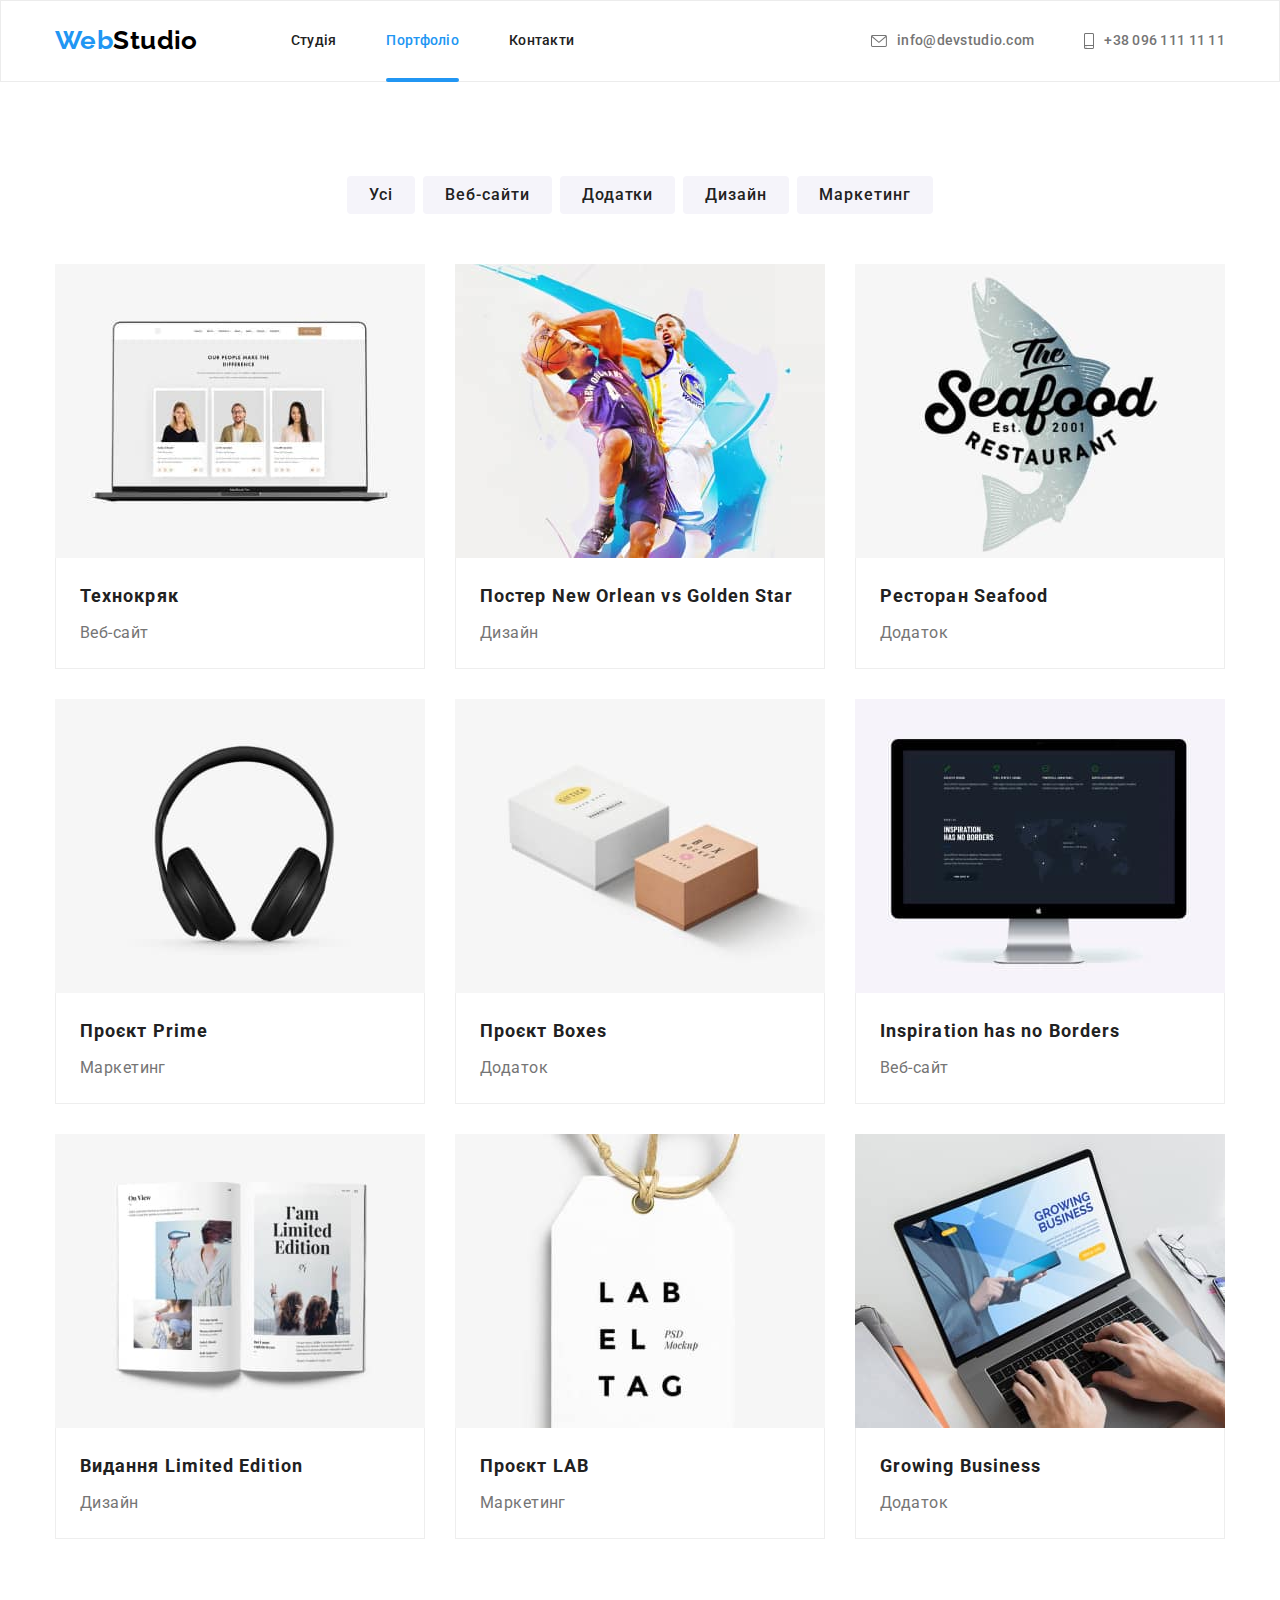
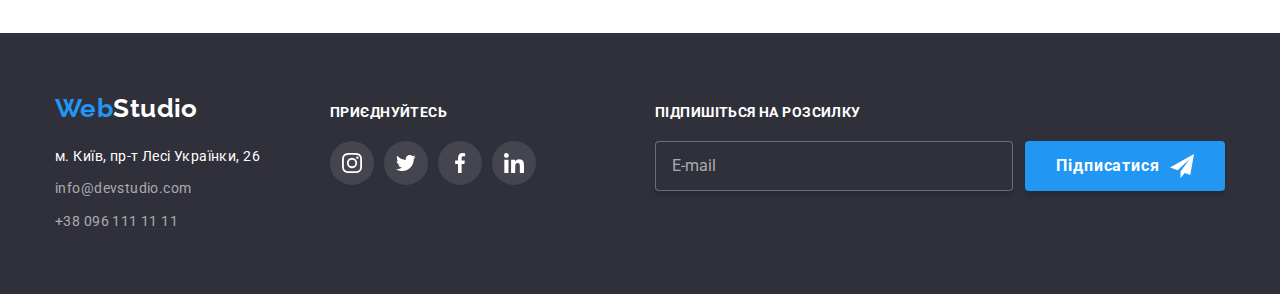
==== portfolio.html @ 028d2b12 "Import repository goit-markup-hw-07" ====
<!DOCTYPE html>
<html lang="uk">
  <head>
    <meta charset="UTF-8" />
    <meta http-equiv="X-UA-Compatible" content="IE=edge" />
    <meta name="viewport" content="width=device-width, initial-scale=1.0" />
    <title>Портфоліо</title>
    <link rel="preconnect" href="https://fonts.googleapis.com" />
    <link rel="preconnect" href="https://fonts.gstatic.com" crossorigin />
    <link
      href="https://fonts.googleapis.com/css2?family=Raleway:wght@700&family=Roboto:wght@400;500;700;900&display=swap"
      rel="stylesheet"
    />
    <link
      rel="stylesheet"
      href="https://cdnjs.cloudflare.com/ajax/libs/modern-normalize/1.1.0/modern-normalize.min.css"
    />
    <link rel="stylesheet" href="./css/main.min.css" />
  </head>
  <body>
    <!--Heder-->
    <header class="header">
      <div class="header__body container">
        <nav class="nav">
          <a class="logo link" href="./index.html">
            <span class="logo__accent">Web</span>Studio
          </a>
          <ul class="nav__list list">
            <li class="nav__item">
              <a class="nav__link link" href="./index.html">Студія</a>
            </li>
            <li class="nav__item">
              <a
                class="nav__link nav__link-current link"
                href="./portfolio.html"
                >Портфоліо</a
              >
            </li>
            <li class="nav__item">
              <a class="nav__link link" href="#">Контакти</a>
            </li>
          </ul>
        </nav>
        <ul class="header__contacts list">
          <li class="header__item">
            <a class="header__contact link" href="mailto:@devstudio.com">
              <svg class="header__icon" width="16" height="12">
                <use href="./images/icons.svg#icon-envelope"></use>
              </svg>
              info@devstudio.com
            </a>
          </li>
          <li class="header__item">
            <a class="header__contact link" href="tel:+380961111111"
              ><svg class="header__icon" width="10" height="16">
                <use href="./images/icons.svg#icon-smartphone"></use></svg
              >+38 096 111 11 11
            </a>
          </li>
        </ul>
      </div>
    </header>
    <!--Main content-->
    <main>
      <section class="section">
        <div class="container">
          <h1 class="visually-hidden">Наші проекти</h1>
          <ul class="filter list">
            <li>
              <button class="button button-filter" type="button">Усі</button>
            </li>
            <li>
              <button class="button button-filter" type="button">
                Веб-сайти
              </button>
            </li>
            <li>
              <button class="button button-filter" type="button">
                Додатки
              </button>
            </li>
            <li>
              <button class="button button-filter" type="button">Дизайн</button>
            </li>
            <li>
              <button class="button button-filter" type="button">
                Маркетинг
              </button>
            </li>
          </ul>
          <ul class="projects-list list">
            <li class="projects-item">
              <a
                class="link"
                href="#"
                target="_blank"
                rel="noopener noreferrer nofollow"
              >
                <div class="project-thumb">
                  <img
                    src="./images/portfolio-images/portfolio-foto-1.jpg"
                    alt="Ноутбук з відкритим веб-сайтом на екрані"
                    width="370"
                    height="294"
                  />
                  <p class="overlay-desc">
                    Ресурс пропонує комплексні пропозиції з різним рівнем
                    функціоналу та сервісів. Все це дозволить відвідувачу
                    отримати вичерпні відомості про компанію чи приватну особу.
                  </p>
                </div>
                <div class="project-container">
                  <h2 class="project-title">Технокряк</h2>
                  <p class="project-desc">Веб-сайт</p>
                </div>
              </a>
            </li>
            <li class="projects-item">
              <a
                class="link"
                href="#"
                target="_blank"
                rel="noopener noreferrer nofollow"
              >
                <div class="project-thumb">
                  <img
                    src="./images/portfolio-images/portfolio-foto-2.jpg"
                    alt="Постер з баскетболістами, які грають"
                    width="370"
                    height="294"
                  />
                  <p class="overlay-desc">
                    Ресурс пропонує комплексні пропозиції з різним рівнем
                    функціоналу та сервісів. Все це дозволить відвідувачу
                    отримати вичерпні відомості про компанію чи приватну особу.
                  </p>
                </div>
                <div class="project-container">
                  <h2 class="project-title">
                    Постер <span lang="en">New Orlean vs Golden Star</span>
                  </h2>
                  <p class="project-desc">Дизайн</p>
                </div>
              </a>
            </li>
            <li class="projects-item">
              <a
                class="link"
                href="#"
                target="_blank"
                rel="noopener noreferrer nofollow"
              >
                <div class="project-thumb">
                  <img
                    src="./images/portfolio-images/portfolio-foto-3.jpg"
                    alt="Емблема ресторану морепродуктів"
                    width="370"
                    height="294"
                  />
                  <p class="overlay-desc">
                    Ресурс пропонує комплексні пропозиції з різним рівнем
                    функціоналу та сервісів. Все це дозволить відвідувачу
                    отримати вичерпні відомості про компанію чи приватну особу.
                  </p>
                </div>
                <div class="project-container">
                  <h2 class="project-title">
                    Ресторан <span lang="en">Seafood</span>
                  </h2>
                  <p class="project-desc">Додаток</p>
                </div>
              </a>
            </li>
            <li class="projects-item">
              <a
                class="link"
                href="#"
                target="_blank"
                rel="noopener noreferrer nofollow"
              >
                <div class="project-thumb">
                  <img
                    src="./images/portfolio-images/portfolio-foto-4.jpg"
                    alt="Навушники"
                    width="370"
                    height="294"
                  />
                  <p class="overlay-desc">
                    Ресурс пропонує комплексні пропозиції з різним рівнем
                    функціоналу та сервісів. Все це дозволить відвідувачу
                    отримати вичерпні відомості про компанію чи приватну особу.
                  </p>
                </div>
                <div class="project-container">
                  <h2 class="project-title">
                    Проєкт <span lang="en">Prime</span>
                  </h2>
                  <p class="project-desc">Маркетинг</p>
                </div>
              </a>
            </li>
            <li class="projects-item">
              <a
                class="link"
                href="#"
                target="_blank"
                rel="noopener noreferrer nofollow"
              >
                <div class="project-thumb">
                  <img
                    src="./images/portfolio-images/portfolio-foto-5.jpg"
                    alt="Дві картонні коробки"
                    width="370"
                    height="294"
                  />
                  <p class="overlay-desc">
                    Ресурс пропонує комплексні пропозиції з різним рівнем
                    функціоналу та сервісів. Все це дозволить відвідувачу
                    отримати вичерпні відомості про компанію чи приватну особу.
                  </p>
                </div>
                <div class="project-container">
                  <h2 class="project-title">
                    Проєкт <span lang="en">Boxes</span>
                  </h2>
                  <p class="project-desc">Додаток</p>
                </div>
              </a>
            </li>
            <li class="projects-item">
              <a
                class="link"
                href="#"
                target="_blank"
                rel="noopener noreferrer nofollow"
              >
                <div class="project-thumb">
                  <img
                    src="./images/portfolio-images/portfolio-foto-6.jpg"
                    alt="Комп'ютер з відкритим веб-сайтом на екрані"
                    width="370"
                    height="294"
                  />
                  <p class="overlay-desc">
                    Ресурс пропонує комплексні пропозиції з різним рівнем
                    функціоналу та сервісів. Все це дозволить відвідувачу
                    отримати вичерпні відомості про компанію чи приватну особу.
                  </p>
                </div>
                <div class="project-container">
                  <h2 class="project-title" lang="en">
                    Inspiration has no Borders
                  </h2>
                  <p class="project-desc">Веб-сайт</p>
                </div>
              </a>
            </li>
            <li class="projects-item">
              <a
                class="link"
                href="#"
                target="_blank"
                rel="noopener noreferrer nofollow"
              >
                <div class="project-thumb">
                  <img
                    src="./images/portfolio-images/portfolio-foto-7.jpg"
                    alt="Відкритий журнал"
                    width="370"
                    height="294"
                  />
                  <p class="overlay-desc">
                    Ресурс пропонує комплексні пропозиції з різним рівнем
                    функціоналу та сервісів. Все це дозволить відвідувачу
                    отримати вичерпні відомості про компанію чи приватну особу.
                  </p>
                </div>
                <div class="project-container">
                  <h2 class="project-title">
                    Видання <span lang="en">Limited Edition</span>
                  </h2>
                  <p class="project-desc">Дизайн</p>
                </div>
              </a>
            </li>
            <li class="projects-item">
              <a
                class="link"
                href="#"
                target="_blank"
                rel="noopener noreferrer nofollow"
              >
                <div class="project-thumb">
                  <img
                    src="./images/portfolio-images/portfolio-foto-8.jpg"
                    alt="Бірка з назвою поєкту"
                    width="370"
                    height="294"
                  />
                  <p class="overlay-desc">
                    Ресурс пропонує комплексні пропозиції з різним рівнем
                    функціоналу та сервісів. Все це дозволить відвідувачу
                    отримати вичерпні відомості про компанію чи приватну особу.
                  </p>
                </div>
                <div class="project-container">
                  <h2 class="project-title">Проєкт LAB</h2>
                  <p class="project-desc">Маркетинг</p>
                </div>
              </a>
            </li>
            <li class="projects-item">
              <a
                class="link"
                href="#"
                target="_blank"
                rel="noopener noreferrer nofollow"
              >
                <div class="project-thumb">
                  <img
                    src="./images/portfolio-images/portfolio-foto-9.jpg"
                    alt="Людина працює за ноутбуком"
                    width="370"
                    height="294"
                  />
                  <p class="overlay-desc">
                    Ресурс пропонує комплексні пропозиції з різним рівнем
                    функціоналу та сервісів. Все це дозволить відвідувачу
                    отримати вичерпні відомості про компанію чи приватну особу.
                  </p>
                </div>
                <div class="project-container">
                  <h2 class="project-title" lang="en">Growing Business</h2>
                  <p class="project-desc">Додаток</p>
                </div>
              </a>
            </li>
          </ul>
        </div>
      </section>
    </main>
    <!--Footer-->
    <footer class="footer">
      <div class="footer__container container">
        <div class="footer__wrap">
          <a class="logo logo-white link" href="./index.html">
            <span class="logo__accent">Web</span>Studio
          </a>
          <div class="footer__address">
            <ul class="footer____list list">
              <li class="footer__item">
                <a
                  class="footer__location link"
                  href="https://goo.gl/maps/tie1WCM4w2AjtQoDA"
                  target="_blank"
                  rel="noopener noreferrer nofollow"
                  >м. Київ, пр-т Лесі Українки, 26
                </a>
              </li>
              <li class="footer__item">
                <a class="footer__contacts link" href="mailto:@devstudio.com"
                  >info@devstudio.com
                </a>
              </li>
              <li class="footer__item">
                <a class="footer__contacts link" href="tel:+380961111111"
                  >+38 096 111 11 11
                </a>
              </li>
            </ul>
          </div>
        </div>
        <div class="footer__wrap footer__wrap-center">
          <strong class="footer__title footer__title-margin"
            >Приєднуйтесь</strong
          >
          <ul class="social-list list">
            <li class="social-list__item">
              <a class="social-list__link social-list__link-color" href="#">
                <svg class="social-list__icon" width="20" height="20">
                  <use href="./images/icons.svg#icon-instagram"></use>
                </svg>
              </a>
            </li>
            <li class="social-list__item">
              <a class="social-list__link social-list__link-color" href="#">
                <svg class="social-list__icon" width="20" height="20">
                  <use href="./images/icons.svg#icon-twitter"></use>
                </svg>
              </a>
            </li>
            <li class="social-list__item">
              <a class="social-list__link social-list__link-color" href="#">
                <svg class="social-list__icon" width="20" height="20">
                  <use href="./images/icons.svg#icon-facebook"></use>
                </svg>
              </a>
            </li>
            <li class="social-list__item">
              <a class="social-list__link social-list__link-color" href="#">
                <svg class="social-list__icon" width="20" height="20">
                  <use href="./images/icons.svg#icon-linkedin"></use>
                </svg>
              </a>
            </li>
          </ul>
        </div>
        <div class="footer__wrap footer__wrap-end">
          <strong class="footer__title footer__title-margin"
            >Підпишіться на розсилку</strong
          >
          <form class="footer__form">
            <input
              class="footer__input"
              type="email"
              name="email"
              placeholder="E-mail"
            />
            <button class="button button-icon" type="submit">
              Підписатися
              <svg class="button__icon" width="24" height="24">
                <use href="./images/icons.svg#icon-send"></use>
              </svg>
            </button>
          </form>
        </div>
      </div>
    </footer>
  </body>
</html>
---- css/main.min.css ----
body{background-color:#fff;color:#212121;font-family:"Roboto",sans-serif;font-size:14px;letter-spacing:.03em}.link{text-decoration:none}.list{list-style:none;margin:0;padding-left:0}.container{width:1200px;margin:0 auto;padding-left:15px;padding-right:15px}.section{padding:94px 0}img{display:block;max-width:100%}h1,h2,h3,h4,h5,h6,p{margin:0}.visually-hidden{position:absolute;white-space:nowrap;width:1px;height:1px;overflow:hidden;padding:0;border:0;clip:rect(0 0 0 0);-webkit-clip-path:inset(50%);clip-path:inset(50%);margin:-1px}.clients-section__link,.social-list__link,.button-close,.checkbox{display:-webkit-box;display:-ms-flexbox;display:flex;-webkit-box-pack:center;-ms-flex-pack:center;justify-content:center;-webkit-box-align:center;-ms-flex-align:center;align-items:center}.backdrop.is-hidden{opacity:0;pointer-events:none}.backdrop{position:fixed;top:0;left:0;opacity:1;-webkit-transition:opacity 250ms cubic-bezier(0.4, 0, 0.2, 1) 250ms;transition:opacity 250ms cubic-bezier(0.4, 0, 0.2, 1) 250ms;width:100%;height:100%;background-color:rgba(0,0,0,.2)}.backdrop.is-hidden.modal{-webkit-transform:translate(-50%, -50%) scale(0.85);transform:translate(-50%, -50%) scale(0.85)}.modal{position:absolute;top:50%;left:50%;-webkit-transform:translate(-50%, -50%) scale(1);transform:translate(-50%, -50%) scale(1);-webkit-transition:scale 250ms cubic-bezier(0.4, 0, 0.2, 1);transition:scale 250ms cubic-bezier(0.4, 0, 0.2, 1);padding:40px;min-width:528px;min-height:581px;border-radius:4px;background-color:#fff;-webkit-box-shadow:0px 1px 3px rgba(0,0,0,.12),0px 1px 1px rgba(0,0,0,.14),0px 2px 1px rgba(0,0,0,.2);box-shadow:0px 1px 3px rgba(0,0,0,.12),0px 1px 1px rgba(0,0,0,.14),0px 2px 1px rgba(0,0,0,.2)}.modal__title{margin-top:0;margin-bottom:12px;font-weight:700;font-size:20px;line-height:1.15;text-align:center}.form__field{display:-webkit-box;display:-ms-flexbox;display:flex;-webkit-box-orient:vertical;-webkit-box-direction:normal;-ms-flex-direction:column;flex-direction:column;margin-bottom:10px}.form__field-textarea{margin-bottom:20px}.form__wrap{position:relative}.form__icon{position:absolute;top:50%;left:12px;-webkit-transform:translateY(-50%);transform:translateY(-50%);-webkit-transition:fill 250ms cubic-bezier(0.4, 0, 0.2, 1);transition:fill 250ms cubic-bezier(0.4, 0, 0.2, 1)}.form__label{margin-bottom:4px;cursor:pointer;font-size:12px;line-height:1.17;letter-spacing:.01em;color:#757575}.form__input,.form__textarea{outline:none;width:100%;height:40px;padding:0 0 0 42px;border-radius:4px;border-width:1px;border-style:solid;border-color:rgba(33,33,33,.2);-webkit-transition:border 250ms cubic-bezier(0.4, 0, 0.2, 1);transition:border 250ms cubic-bezier(0.4, 0, 0.2, 1)}.form__input:focus,.form__input:hover,.form__textarea:focus,.form__textarea:hover{border-color:#2196f3;cursor:pointer}.form__input:focus+.form__icon,.form__input:hover+.form__icon{fill:#2196f3}.form__textarea{resize:none;height:120px;padding:12px 16px;-webkit-transition:border 250ms cubic-bezier(0.4, 0, 0.2, 1);transition:border 250ms cubic-bezier(0.4, 0, 0.2, 1)}.form__textarea::-webkit-input-placeholder{font-size:12px;line-height:1.17;letter-spacing:.01em;color:rgba(117,117,117,.5)}.form__textarea::-moz-placeholder{font-size:12px;line-height:1.17;letter-spacing:.01em;color:rgba(117,117,117,.5)}.form__textarea:-ms-input-placeholder{font-size:12px;line-height:1.17;letter-spacing:.01em;color:rgba(117,117,117,.5)}.form__textarea::-ms-input-placeholder{font-size:12px;line-height:1.17;letter-spacing:.01em;color:rgba(117,117,117,.5)}.form__textarea::placeholder{font-size:12px;line-height:1.17;letter-spacing:.01em;color:rgba(117,117,117,.5)}.checkbox{margin-bottom:30px}.checkbox__label{display:-webkit-box;display:-ms-flexbox;display:flex;cursor:pointer}.checkbox__input:hover~.checkbox__iconWrap>.checkbox__uncheked,.checkbox__input:focus~.checkbox__iconWrap>.checkbox__uncheked{fill:#2196f3}.checkbox__desc{margin-right:5px;line-height:1.17;color:#757575}.checkbox__input:checked+.checkbox__iconWrap>.checkbox__cheked{opacity:1}.checkbox__input:checked+.checkbox__iconWrap>.checkbox__unchecked{opacity:0}.checkbox__iconWrap{position:relative;margin-right:8px}.checkbox__uncheked{opacity:1;-webkit-transition:opacity 250ms cubic-bezier(0.4, 0, 0.2, 1),fill 250ms cubic-bezier(0.4, 0, 0.2, 1);transition:opacity 250ms cubic-bezier(0.4, 0, 0.2, 1),fill 250ms cubic-bezier(0.4, 0, 0.2, 1)}.checkbox__cheked{position:absolute;top:0;left:0;opacity:0;-webkit-transition:opacity 250ms cubic-bezier(0.4, 0, 0.2, 1);transition:opacity 250ms cubic-bezier(0.4, 0, 0.2, 1)}.checkbox__input{position:absolute;white-space:nowrap;width:1px;height:1px;overflow:hidden;padding:0;border:0;clip:rect(0 0 0 0);-webkit-clip-path:inset(50%);clip-path:inset(50%);margin:-1px}.checkbox__link{line-height:1.17;color:#2196f3}.header{border-width:1px;border-style:solid;border-color:#ececec}.header__body{display:-webkit-box;display:-ms-flexbox;display:flex;-webkit-box-align:center;-ms-flex-align:center;align-items:center}.header__contacts{display:-webkit-box;display:-ms-flexbox;display:flex;margin-left:auto;gap:50px}.header__contact{display:-webkit-box;display:-ms-flexbox;display:flex;-webkit-box-align:center;-ms-flex-align:center;align-items:center;padding-top:32px;padding-bottom:32px;color:#757575;font-weight:500;line-height:1.14;letter-spacing:.02em;-webkit-transition:color 250ms cubic-bezier(0.4, 0, 0.2, 1);transition:color 250ms cubic-bezier(0.4, 0, 0.2, 1)}.header__contact:hover,.header__contact:focus{color:#2196f3}.header__icon{margin-right:10px;fill:currentColor;-webkit-transition:fill 250ms cubic-bezier(0.4, 0, 0.2, 1);transition:fill 250ms cubic-bezier(0.4, 0, 0.2, 1)}.header__contact:hover .header__icon{fill:currentColor}.logo{color:#000;font-family:"Raleway",sans-serif;font-weight:700;font-size:26px;line-height:1.2}.logo-white{display:block;margin-bottom:20px;color:#fff}.logo__accent{color:#2196f3}.nav{display:-webkit-box;display:-ms-flexbox;display:flex;-webkit-box-align:center;-ms-flex-align:center;align-items:center}.nav__list{display:-webkit-box;display:-ms-flexbox;display:flex;margin-left:93px}.nav__item:not(:last-child){margin-right:50px}.nav__link{display:block;padding-top:32px;padding-bottom:32px;color:#212121;font-weight:500;line-height:1.14;letter-spacing:.02em;-webkit-transition:color 250ms cubic-bezier(0.4, 0, 0.2, 1);transition:color 250ms cubic-bezier(0.4, 0, 0.2, 1)}.nav__link:hover,.nav__link:focus{color:#2196f3}.nav__link-current{position:relative;color:#2196f3}.nav__link-current::after{content:"";position:absolute;bottom:-1px;left:0;display:inline-block;width:100%;height:4px;background:#2196f3;border-radius:2px}.hero{max-width:1600px;padding:200px 0;margin-right:auto;margin-left:auto;background-image:-webkit-gradient(linear, left top, left bottom, from(rgba(47, 48, 58, 0.4)), to(rgba(47, 48, 58, 0.4))),url("../images/hero-banner.jpg");background-image:linear-gradient(rgba(47, 48, 58, 0.4), rgba(47, 48, 58, 0.4)),url("../images/hero-banner.jpg");background-position:center;background-repeat:no-repeat;background-size:cover;background-color:#c4c4c4;text-align:center}.hero__title{max-width:696px;margin-right:auto;margin-bottom:30px;margin-left:auto;color:#fff;font-weight:900;font-size:44px;line-height:1.36;letter-spacing:.06em;text-transform:uppercase}.button{display:inline-block;border-width:0;border-style:none;border-color:rgba(0,0,0,0);border-radius:4px;padding:10px 32px;-webkit-box-shadow:0px 4px 4px rgba(0,0,0,.15);box-shadow:0px 4px 4px rgba(0,0,0,.15);background-color:#2196f3;color:#fff;font-family:inherit;font-weight:700;font-size:16px;line-height:1.88;letter-spacing:.06em;cursor:pointer;-webkit-transition:background-color 250ms cubic-bezier(0.4, 0, 0.2, 1);transition:background-color 250ms cubic-bezier(0.4, 0, 0.2, 1)}.button:hover,.button:focus{background-color:#188ce8}.button-icon{display:-webkit-box;display:-ms-flexbox;display:flex;-webkit-box-pack:center;-ms-flex-pack:center;justify-content:center;-webkit-box-align:center;-ms-flex-align:center;align-items:center;gap:10px;padding:0;width:200px;height:50px}.button-close{position:absolute;top:8px;right:8px;-webkit-transition:fill 250ms cubic-bezier(0.4, 0, 0.2, 1);transition:fill 250ms cubic-bezier(0.4, 0, 0.2, 1);width:30px;height:30px;border-radius:50%;background:#fff;border-width:1px;border-style:solid;border-color:rgba(0,0,0,.1);cursor:pointer}.button-close:hover,.button-close:focus{fill:#2196f3}.button-filter{padding:6px 22px;background-color:#f5f4fa;color:#212121;font-family:inherit;font-weight:500;font-size:16px;line-height:1.63;-webkit-box-shadow:none;box-shadow:none;cursor:pointer;-webkit-transition:background-color 250ms cubic-bezier(0.4, 0, 0.2, 1),color 250ms cubic-bezier(0.4, 0, 0.2, 1),-webkit-box-shadow 250ms cubic-bezier(0.4, 0, 0.2, 1);transition:background-color 250ms cubic-bezier(0.4, 0, 0.2, 1),color 250ms cubic-bezier(0.4, 0, 0.2, 1),-webkit-box-shadow 250ms cubic-bezier(0.4, 0, 0.2, 1);transition:background-color 250ms cubic-bezier(0.4, 0, 0.2, 1),color 250ms cubic-bezier(0.4, 0, 0.2, 1),box-shadow 250ms cubic-bezier(0.4, 0, 0.2, 1);transition:background-color 250ms cubic-bezier(0.4, 0, 0.2, 1),color 250ms cubic-bezier(0.4, 0, 0.2, 1),box-shadow 250ms cubic-bezier(0.4, 0, 0.2, 1),-webkit-box-shadow 250ms cubic-bezier(0.4, 0, 0.2, 1)}.button-filter:hover,.button-filter:focus{background-color:#2196f3;color:#fff;-webkit-box-shadow:0px 3px 1px rgba(0,0,0,.1),0px 1px 2px rgba(0,0,0,.08),0px 2px 2px rgba(0,0,0,.12);box-shadow:0px 3px 1px rgba(0,0,0,.1),0px 1px 2px rgba(0,0,0,.08),0px 2px 2px rgba(0,0,0,.12)}.button-form{display:block;margin-left:auto;margin-right:auto;width:200px;height:50px}.benefits-section{padding:94px 0 47px 0}.benefits-section__list{display:-webkit-box;display:-ms-flexbox;display:flex;-ms-flex-wrap:wrap;flex-wrap:wrap;gap:30px}.benefits-section__item{-ms-flex-preferred-size:calc((100% - 90px)/4);flex-basis:calc((100% - 90px)/4)}.benefits-section__wrap{width:270px;height:120px;padding:25px 100px;margin-bottom:30px;border-radius:4px;background:#f5f4fa}.benefits-section__title{font-weight:700;font-size:14px;line-height:1.14;text-transform:uppercase}.benefits-section__title{margin-bottom:10px}.benefits-section__desc{color:#757575;line-height:1.71}.activity-section{padding:47px 0 94px 0}.activity-section__list{display:-webkit-box;display:-ms-flexbox;display:flex;gap:30px}.activity-section__item{-ms-flex-preferred-size:calc((100% - 60px)/3);flex-basis:calc((100% - 60px)/3)}.activity-section__thumb{position:relative}.activity-section__title{position:absolute;width:100%;bottom:0;left:0;padding-top:27px;padding-bottom:27px;text-align:center;font-weight:700;font-size:14px;line-height:1.14;text-transform:uppercase;color:#fff;background-color:rgba(47,48,58,.8)}.section-title{margin-bottom:50px;font-weight:700;font-size:36px;line-height:1.17;text-align:center}.team-section{background-color:#f5f4fa}.team-section__list{display:-webkit-box;display:-ms-flexbox;display:flex;text-align:center;gap:30px}.team-section__item{-ms-flex-preferred-size:calc((100% - 90px)/4);flex-basis:calc((100% - 90px)/4);background-color:#fff;-webkit-box-shadow:0px 1px 3px rgba(0,0,0,.12),0px 1px 1px rgba(0,0,0,.14),0px 2px 1px rgba(0,0,0,.2);box-shadow:0px 1px 3px rgba(0,0,0,.12),0px 1px 1px rgba(0,0,0,.14),0px 2px 1px rgba(0,0,0,.2);border-radius:0px 0px 4px 4px}.team-section__container{padding-top:30px;padding-bottom:30px}.team-section__title{margin-bottom:10px;font-weight:500;font-size:16px;line-height:1.19}.team-section__desc{margin-bottom:16px;color:#757575;font-size:16px;line-height:1.19}.social-list{display:-webkit-box;display:-ms-flexbox;display:flex;-webkit-box-pack:center;-ms-flex-pack:center;justify-content:center;gap:10px}.social-list__link{width:44px;height:44px;border-radius:50%;fill:#afb1b8;-webkit-transition:background-color 250ms cubic-bezier(0.4, 0, 0.2, 1),fill 250ms cubic-bezier(0.4, 0, 0.2, 1);transition:background-color 250ms cubic-bezier(0.4, 0, 0.2, 1),fill 250ms cubic-bezier(0.4, 0, 0.2, 1)}.social-list__link:hover,.social-list__link:focus{background-color:#2196f3;fill:#fff}.social-list__link-color{background:rgba(255,255,255,.1);fill:#fff;-webkit-transition:background 250ms cubic-bezier(0.4, 0, 0.2, 1);transition:background 250ms cubic-bezier(0.4, 0, 0.2, 1)}.social-list__link-color:hover,.social-list__link-color:focus{background:#2196f3}.clients-section__list{display:-webkit-box;display:-ms-flexbox;display:flex;-webkit-box-pack:center;-ms-flex-pack:center;justify-content:center;gap:30px}.clients-section__link{width:170px;height:92px;border-width:1px;border-style:solid;border-color:#afb1b8;border-radius:4px;fill:#afb1b8;-webkit-transition:fill 250ms cubic-bezier(0.4, 0, 0.2, 1),border 250ms cubic-bezier(0.4, 0, 0.2, 1);transition:fill 250ms cubic-bezier(0.4, 0, 0.2, 1),border 250ms cubic-bezier(0.4, 0, 0.2, 1)}.clients-section__link:hover,.clients-section__link:focus{fill:#2196f3;border-width:1px;border-style:solid;border-color:#2196f3}.footer{padding-top:60px;padding-bottom:60px;background-color:#2f303a;line-height:1.71}.footer__container{display:-webkit-box;display:-ms-flexbox;display:flex;-webkit-box-align:baseline;-ms-flex-align:baseline;align-items:baseline}.footer__wrap{margin-right:70px}.footer__wrap-center{margin-right:93px}.footer__wrap-end{margin-left:auto;margin-right:0}.footer__item{display:block}.footer__item:not(:first-child){margin-top:9px}.footer__location{color:#fff}.footer__contacts{color:rgba(255,255,255,.6);-webkit-transition:color 250ms cubic-bezier(0.4, 0, 0.2, 1);transition:color 250ms cubic-bezier(0.4, 0, 0.2, 1)}.footer__contacts:hover,.footer__contacts:focus{color:#2196f3}.footer__title{display:inline-block;font-weight:700;font-size:14px;line-height:1.14;text-transform:uppercase;color:#fff}.footer__title-margin{margin-bottom:20px}.footer__form{display:-webkit-box;display:-ms-flexbox;display:flex}.footer__input{outline:none;padding-left:16px;margin-right:12px;width:358px;height:50px;color:#fff;border-width:1px;border-style:solid;border-color:rgba(255,255,255,.3);border-radius:4px;-webkit-box-shadow:0px 4px 4px rgba(0,0,0,.15);box-shadow:0px 4px 4px rgba(0,0,0,.15);background:#2f303a;-webkit-transition:border 250ms cubic-bezier(0.4, 0, 0.2, 1);transition:border 250ms cubic-bezier(0.4, 0, 0.2, 1)}.footer__input:focus{border-width:1px;border-style:solid;border-color:#fff}.footer__input::-webkit-input-placeholder{font-size:16px;line-height:1.25;color:rgba(255,255,255,.6)}.footer__input::-moz-placeholder{font-size:16px;line-height:1.25;color:rgba(255,255,255,.6)}.footer__input:-ms-input-placeholder{font-size:16px;line-height:1.25;color:rgba(255,255,255,.6)}.footer__input::-ms-input-placeholder{font-size:16px;line-height:1.25;color:rgba(255,255,255,.6)}.footer__input::placeholder{font-size:16px;line-height:1.25;color:rgba(255,255,255,.6)}.footer__input:-webkit-autofill{-webkit-text-fill-color:#fff;-webkit-box-shadow:0 0 0 100px #2f303a inset;box-shadow:0 0 0 100px #2f303a inset}.filter{display:-webkit-box;display:-ms-flexbox;display:flex;-webkit-box-pack:center;-ms-flex-pack:center;justify-content:center;margin-bottom:50px;gap:8px}.projects-list{display:-webkit-box;display:-ms-flexbox;display:flex;-ms-flex-wrap:wrap;flex-wrap:wrap;gap:30px}.projects-item .link{display:block;-webkit-transition:-webkit-box-shadow 250ms cubic-bezier(0.4, 0, 0.2, 1);transition:-webkit-box-shadow 250ms cubic-bezier(0.4, 0, 0.2, 1);transition:box-shadow 250ms cubic-bezier(0.4, 0, 0.2, 1);transition:box-shadow 250ms cubic-bezier(0.4, 0, 0.2, 1), -webkit-box-shadow 250ms cubic-bezier(0.4, 0, 0.2, 1)}.projects-item .link:hover,.projects-item .link:focus{-webkit-box-shadow:0px 1px 1px rgba(0,0,0,.12),0px 4px 4px rgba(0,0,0,.06),1px 4px 6px rgba(0,0,0,.16);box-shadow:0px 1px 1px rgba(0,0,0,.12),0px 4px 4px rgba(0,0,0,.06),1px 4px 6px rgba(0,0,0,.16)}.project-thumb{position:relative;overflow:hidden}.project-thumb .overlay-desc{position:absolute;top:0;left:0;-webkit-transform:translateY(101%);transform:translateY(101%);-webkit-transition:-webkit-transform 250ms cubic-bezier(0.4, 0, 0.2, 1);transition:-webkit-transform 250ms cubic-bezier(0.4, 0, 0.2, 1);transition:transform 250ms cubic-bezier(0.4, 0, 0.2, 1);transition:transform 250ms cubic-bezier(0.4, 0, 0.2, 1), -webkit-transform 250ms cubic-bezier(0.4, 0, 0.2, 1);padding:63px 24px;height:100%;font-size:18px;line-height:1.6;color:#fff;background-color:rgba(33,150,243,.9)}.project-thumb:hover .overlay-desc{-webkit-transform:translateY(0);transform:translateY(0)}.project-title{margin-bottom:4px;color:#212121;font-size:18px;line-height:2;letter-spacing:.06em}.project-desc{color:#757575;font-size:16px;line-height:1.88}.project-container{padding:20px 24px;border-right:1px solid #eee;border-bottom:1px solid #eee;border-left:1px solid #eee}/*# sourceMappingURL=main.min.css.map */
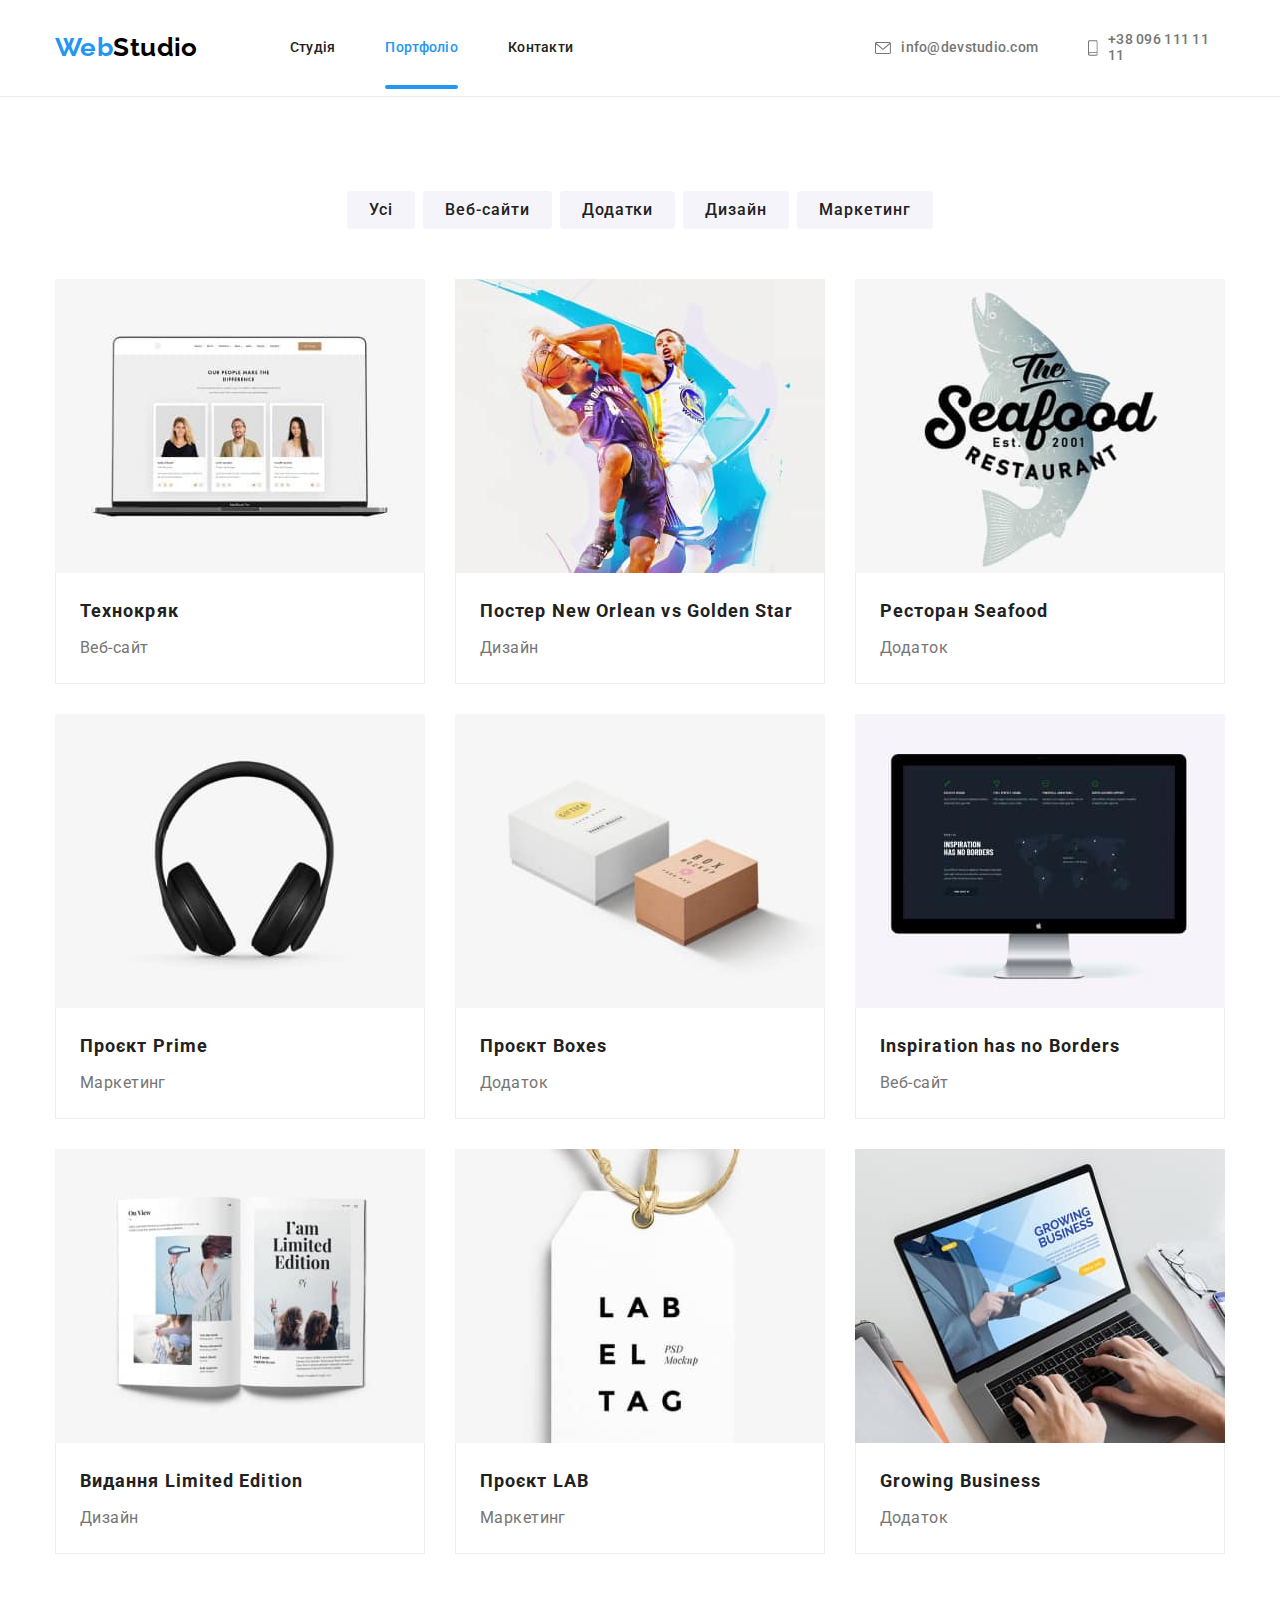
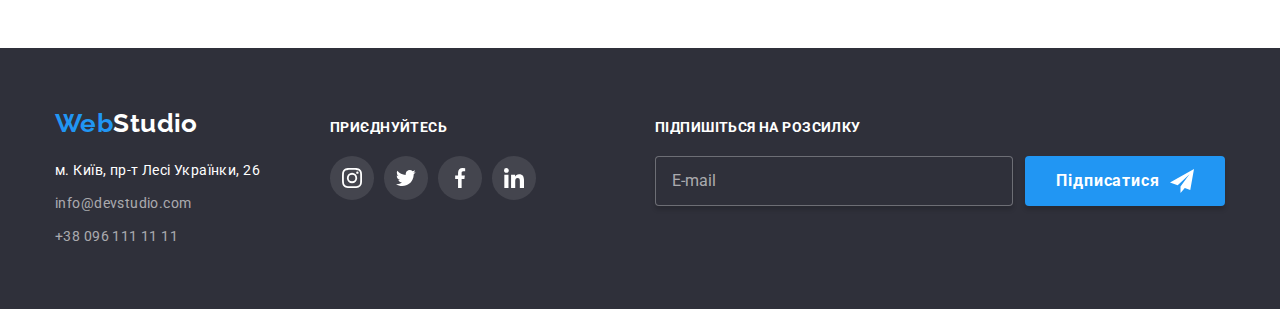
==== commit baed2891: "Update" ====
--- a/portfolio.html
+++ b/portfolio.html
@@ -21,43 +21,79 @@
     <!--Heder-->
     <header class="header">
       <div class="header__body container">
-        <nav class="nav">
-          <a class="logo link" href="./index.html">
-            <span class="logo__accent">Web</span>Studio
-          </a>
-          <ul class="nav__list list">
-            <li class="nav__item">
-              <a class="nav__link link" href="./index.html">Студія</a>
-            </li>
-            <li class="nav__item">
-              <a
-                class="nav__link nav__link-current link"
-                href="./portfolio.html"
-                >Портфоліо</a
-              >
-            </li>
-            <li class="nav__item">
-              <a class="nav__link link" href="#">Контакти</a>
+        <a class="logo link" href="./index.html">
+          <span class="logo__accent">Web</span>Studio
+        </a>
+        <button
+          class="button__menu js-open-menu"
+          type="button"
+          aria-disabled="false"
+          aria-controls="mobile-menu"
+        >
+          <svg class="button__icon" width="40" height="40">
+            <use href="./images/icons.svg#icon-menu"></use>
+          </svg>
+        </button>
+        <div class="header__dropdown-menu js-menu-container" id="mobile-menu">
+          <button
+            class="button__menu js-close-menu"
+            type="button"
+            aria-disabled="false"
+            aria-controls="mobile-close-menu"
+          >
+            <svg class="button__icon" width="40" height="40">
+              <use href="./images/icons.svg#icon-close_menu"></use>
+            </svg>
+          </button>
+          <nav class="nav">
+            <ul class="nav__list list">
+              <li class="nav__item">
+                <a class="nav__link link" href="./index.html"
+                  >Студія</a
+                >
+              </li>
+              <li class="nav__item">
+                <a class="nav__link nav__link--current link" href="./portfolio.html">Портфоліо</a>
+              </li>
+              <li class="nav__item">
+                <a class="nav__link link" href="#">Контакти</a>
+              </li>
+            </ul>
+          </nav>
+          <ul class="header__contacts list">
+            <li class="header__item">
+              <a
+                class="header__contact header__contact--blue link"
+                href="tel:+380961111111"
+                ><svg class="header__icon">
+                  <use href="./images/icons.svg#icon-smartphone"></use></svg
+                >+38 096 111 11 11
+              </a>
+            </li>
+            <li class="header__item">
+              <a class="header__contact link" href="mailto:@devstudio.com">
+                <svg class="header__icon header__icon--size">
+                  <use href="./images/icons.svg#icon-envelope"></use>
+                </svg>
+                info@devstudio.com
+              </a>
             </li>
           </ul>
-        </nav>
-        <ul class="header__contacts list">
-          <li class="header__item">
-            <a class="header__contact link" href="mailto:@devstudio.com">
-              <svg class="header__icon" width="16" height="12">
-                <use href="./images/icons.svg#icon-envelope"></use>
-              </svg>
-              info@devstudio.com
-            </a>
-          </li>
-          <li class="header__item">
-            <a class="header__contact link" href="tel:+380961111111"
-              ><svg class="header__icon" width="10" height="16">
-                <use href="./images/icons.svg#icon-smartphone"></use></svg
-              >+38 096 111 11 11
-            </a>
-          </li>
-        </ul>
+          <ul class="menu-social-list list">
+            <li class="menu-social-list__item">
+              <a class="menu-social-list__link link" href="#">Instagram</a>
+            </li>
+            <li class="menu-social-list__item">
+              <a class="menu-social-list__link link" href="#">Twitter</a>
+            </li>
+            <li class="menu-social-list__item">
+              <a class="menu-social-list__link link" href="#">Facebook</a>
+            </li>
+            <li class="menu-social-list__item">
+              <a class="menu-social-list__link link" href="#">LinkedIn</a>
+            </li>
+          </ul>
+        </div>
       </div>
     </header>
     <!--Main content-->
--- a/css/main.min.css
+++ b/css/main.min.css
@@ -1 +1 @@
-body{background-color:#fff;color:#212121;font-family:"Roboto",sans-serif;font-size:14px;letter-spacing:.03em}.link{text-decoration:none}.list{list-style:none;margin:0;padding-left:0}.container{width:1200px;margin:0 auto;padding-left:15px;padding-right:15px}.section{padding:94px 0}img{display:block;max-width:100%}h1,h2,h3,h4,h5,h6,p{margin:0}.visually-hidden{position:absolute;white-space:nowrap;width:1px;height:1px;overflow:hidden;padding:0;border:0;clip:rect(0 0 0 0);-webkit-clip-path:inset(50%);clip-path:inset(50%);margin:-1px}.clients-section__link,.social-list__link,.button-close,.checkbox{display:-webkit-box;display:-ms-flexbox;display:flex;-webkit-box-pack:center;-ms-flex-pack:center;justify-content:center;-webkit-box-align:center;-ms-flex-align:center;align-items:center}.backdrop.is-hidden{opacity:0;pointer-events:none}.backdrop{position:fixed;top:0;left:0;opacity:1;-webkit-transition:opacity 250ms cubic-bezier(0.4, 0, 0.2, 1) 250ms;transition:opacity 250ms cubic-bezier(0.4, 0, 0.2, 1) 250ms;width:100%;height:100%;background-color:rgba(0,0,0,.2)}.backdrop.is-hidden.modal{-webkit-transform:translate(-50%, -50%) scale(0.85);transform:translate(-50%, -50%) scale(0.85)}.modal{position:absolute;top:50%;left:50%;-webkit-transform:translate(-50%, -50%) scale(1);transform:translate(-50%, -50%) scale(1);-webkit-transition:scale 250ms cubic-bezier(0.4, 0, 0.2, 1);transition:scale 250ms cubic-bezier(0.4, 0, 0.2, 1);padding:40px;min-width:528px;min-height:581px;border-radius:4px;background-color:#fff;-webkit-box-shadow:0px 1px 3px rgba(0,0,0,.12),0px 1px 1px rgba(0,0,0,.14),0px 2px 1px rgba(0,0,0,.2);box-shadow:0px 1px 3px rgba(0,0,0,.12),0px 1px 1px rgba(0,0,0,.14),0px 2px 1px rgba(0,0,0,.2)}.modal__title{margin-top:0;margin-bottom:12px;font-weight:700;font-size:20px;line-height:1.15;text-align:center}.form__field{display:-webkit-box;display:-ms-flexbox;display:flex;-webkit-box-orient:vertical;-webkit-box-direction:normal;-ms-flex-direction:column;flex-direction:column;margin-bottom:10px}.form__field-textarea{margin-bottom:20px}.form__wrap{position:relative}.form__icon{position:absolute;top:50%;left:12px;-webkit-transform:translateY(-50%);transform:translateY(-50%);-webkit-transition:fill 250ms cubic-bezier(0.4, 0, 0.2, 1);transition:fill 250ms cubic-bezier(0.4, 0, 0.2, 1)}.form__label{margin-bottom:4px;cursor:pointer;font-size:12px;line-height:1.17;letter-spacing:.01em;color:#757575}.form__input,.form__textarea{outline:none;width:100%;height:40px;padding:0 0 0 42px;border-radius:4px;border-width:1px;border-style:solid;border-color:rgba(33,33,33,.2);-webkit-transition:border 250ms cubic-bezier(0.4, 0, 0.2, 1);transition:border 250ms cubic-bezier(0.4, 0, 0.2, 1)}.form__input:focus,.form__input:hover,.form__textarea:focus,.form__textarea:hover{border-color:#2196f3;cursor:pointer}.form__input:focus+.form__icon,.form__input:hover+.form__icon{fill:#2196f3}.form__textarea{resize:none;height:120px;padding:12px 16px;-webkit-transition:border 250ms cubic-bezier(0.4, 0, 0.2, 1);transition:border 250ms cubic-bezier(0.4, 0, 0.2, 1)}.form__textarea::-webkit-input-placeholder{font-size:12px;line-height:1.17;letter-spacing:.01em;color:rgba(117,117,117,.5)}.form__textarea::-moz-placeholder{font-size:12px;line-height:1.17;letter-spacing:.01em;color:rgba(117,117,117,.5)}.form__textarea:-ms-input-placeholder{font-size:12px;line-height:1.17;letter-spacing:.01em;color:rgba(117,117,117,.5)}.form__textarea::-ms-input-placeholder{font-size:12px;line-height:1.17;letter-spacing:.01em;color:rgba(117,117,117,.5)}.form__textarea::placeholder{font-size:12px;line-height:1.17;letter-spacing:.01em;color:rgba(117,117,117,.5)}.checkbox{margin-bottom:30px}.checkbox__label{display:-webkit-box;display:-ms-flexbox;display:flex;cursor:pointer}.checkbox__input:hover~.checkbox__iconWrap>.checkbox__uncheked,.checkbox__input:focus~.checkbox__iconWrap>.checkbox__uncheked{fill:#2196f3}.checkbox__desc{margin-right:5px;line-height:1.17;color:#757575}.checkbox__input:checked+.checkbox__iconWrap>.checkbox__cheked{opacity:1}.checkbox__input:checked+.checkbox__iconWrap>.checkbox__unchecked{opacity:0}.checkbox__iconWrap{position:relative;margin-right:8px}.checkbox__uncheked{opacity:1;-webkit-transition:opacity 250ms cubic-bezier(0.4, 0, 0.2, 1),fill 250ms cubic-bezier(0.4, 0, 0.2, 1);transition:opacity 250ms cubic-bezier(0.4, 0, 0.2, 1),fill 250ms cubic-bezier(0.4, 0, 0.2, 1)}.checkbox__cheked{position:absolute;top:0;left:0;opacity:0;-webkit-transition:opacity 250ms cubic-bezier(0.4, 0, 0.2, 1);transition:opacity 250ms cubic-bezier(0.4, 0, 0.2, 1)}.checkbox__input{position:absolute;white-space:nowrap;width:1px;height:1px;overflow:hidden;padding:0;border:0;clip:rect(0 0 0 0);-webkit-clip-path:inset(50%);clip-path:inset(50%);margin:-1px}.checkbox__link{line-height:1.17;color:#2196f3}.header{border-width:1px;border-style:solid;border-color:#ececec}.header__body{display:-webkit-box;display:-ms-flexbox;display:flex;-webkit-box-align:center;-ms-flex-align:center;align-items:center}.header__contacts{display:-webkit-box;display:-ms-flexbox;display:flex;margin-left:auto;gap:50px}.header__contact{display:-webkit-box;display:-ms-flexbox;display:flex;-webkit-box-align:center;-ms-flex-align:center;align-items:center;padding-top:32px;padding-bottom:32px;color:#757575;font-weight:500;line-height:1.14;letter-spacing:.02em;-webkit-transition:color 250ms cubic-bezier(0.4, 0, 0.2, 1);transition:color 250ms cubic-bezier(0.4, 0, 0.2, 1)}.header__contact:hover,.header__contact:focus{color:#2196f3}.header__icon{margin-right:10px;fill:currentColor;-webkit-transition:fill 250ms cubic-bezier(0.4, 0, 0.2, 1);transition:fill 250ms cubic-bezier(0.4, 0, 0.2, 1)}.header__contact:hover .header__icon{fill:currentColor}.logo{color:#000;font-family:"Raleway",sans-serif;font-weight:700;font-size:26px;line-height:1.2}.logo-white{display:block;margin-bottom:20px;color:#fff}.logo__accent{color:#2196f3}.nav{display:-webkit-box;display:-ms-flexbox;display:flex;-webkit-box-align:center;-ms-flex-align:center;align-items:center}.nav__list{display:-webkit-box;display:-ms-flexbox;display:flex;margin-left:93px}.nav__item:not(:last-child){margin-right:50px}.nav__link{display:block;padding-top:32px;padding-bottom:32px;color:#212121;font-weight:500;line-height:1.14;letter-spacing:.02em;-webkit-transition:color 250ms cubic-bezier(0.4, 0, 0.2, 1);transition:color 250ms cubic-bezier(0.4, 0, 0.2, 1)}.nav__link:hover,.nav__link:focus{color:#2196f3}.nav__link-current{position:relative;color:#2196f3}.nav__link-current::after{content:"";position:absolute;bottom:-1px;left:0;display:inline-block;width:100%;height:4px;background:#2196f3;border-radius:2px}.hero{max-width:1600px;padding:200px 0;margin-right:auto;margin-left:auto;background-image:-webkit-gradient(linear, left top, left bottom, from(rgba(47, 48, 58, 0.4)), to(rgba(47, 48, 58, 0.4))),url("../images/hero-banner.jpg");background-image:linear-gradient(rgba(47, 48, 58, 0.4), rgba(47, 48, 58, 0.4)),url("../images/hero-banner.jpg");background-position:center;background-repeat:no-repeat;background-size:cover;background-color:#c4c4c4;text-align:center}.hero__title{max-width:696px;margin-right:auto;margin-bottom:30px;margin-left:auto;color:#fff;font-weight:900;font-size:44px;line-height:1.36;letter-spacing:.06em;text-transform:uppercase}.button{display:inline-block;border-width:0;border-style:none;border-color:rgba(0,0,0,0);border-radius:4px;padding:10px 32px;-webkit-box-shadow:0px 4px 4px rgba(0,0,0,.15);box-shadow:0px 4px 4px rgba(0,0,0,.15);background-color:#2196f3;color:#fff;font-family:inherit;font-weight:700;font-size:16px;line-height:1.88;letter-spacing:.06em;cursor:pointer;-webkit-transition:background-color 250ms cubic-bezier(0.4, 0, 0.2, 1);transition:background-color 250ms cubic-bezier(0.4, 0, 0.2, 1)}.button:hover,.button:focus{background-color:#188ce8}.button-icon{display:-webkit-box;display:-ms-flexbox;display:flex;-webkit-box-pack:center;-ms-flex-pack:center;justify-content:center;-webkit-box-align:center;-ms-flex-align:center;align-items:center;gap:10px;padding:0;width:200px;height:50px}.button-close{position:absolute;top:8px;right:8px;-webkit-transition:fill 250ms cubic-bezier(0.4, 0, 0.2, 1);transition:fill 250ms cubic-bezier(0.4, 0, 0.2, 1);width:30px;height:30px;border-radius:50%;background:#fff;border-width:1px;border-style:solid;border-color:rgba(0,0,0,.1);cursor:pointer}.button-close:hover,.button-close:focus{fill:#2196f3}.button-filter{padding:6px 22px;background-color:#f5f4fa;color:#212121;font-family:inherit;font-weight:500;font-size:16px;line-height:1.63;-webkit-box-shadow:none;box-shadow:none;cursor:pointer;-webkit-transition:background-color 250ms cubic-bezier(0.4, 0, 0.2, 1),color 250ms cubic-bezier(0.4, 0, 0.2, 1),-webkit-box-shadow 250ms cubic-bezier(0.4, 0, 0.2, 1);transition:background-color 250ms cubic-bezier(0.4, 0, 0.2, 1),color 250ms cubic-bezier(0.4, 0, 0.2, 1),-webkit-box-shadow 250ms cubic-bezier(0.4, 0, 0.2, 1);transition:background-color 250ms cubic-bezier(0.4, 0, 0.2, 1),color 250ms cubic-bezier(0.4, 0, 0.2, 1),box-shadow 250ms cubic-bezier(0.4, 0, 0.2, 1);transition:background-color 250ms cubic-bezier(0.4, 0, 0.2, 1),color 250ms cubic-bezier(0.4, 0, 0.2, 1),box-shadow 250ms cubic-bezier(0.4, 0, 0.2, 1),-webkit-box-shadow 250ms cubic-bezier(0.4, 0, 0.2, 1)}.button-filter:hover,.button-filter:focus{background-color:#2196f3;color:#fff;-webkit-box-shadow:0px 3px 1px rgba(0,0,0,.1),0px 1px 2px rgba(0,0,0,.08),0px 2px 2px rgba(0,0,0,.12);box-shadow:0px 3px 1px rgba(0,0,0,.1),0px 1px 2px rgba(0,0,0,.08),0px 2px 2px rgba(0,0,0,.12)}.button-form{display:block;margin-left:auto;margin-right:auto;width:200px;height:50px}.benefits-section{padding:94px 0 47px 0}.benefits-section__list{display:-webkit-box;display:-ms-flexbox;display:flex;-ms-flex-wrap:wrap;flex-wrap:wrap;gap:30px}.benefits-section__item{-ms-flex-preferred-size:calc((100% - 90px)/4);flex-basis:calc((100% - 90px)/4)}.benefits-section__wrap{width:270px;height:120px;padding:25px 100px;margin-bottom:30px;border-radius:4px;background:#f5f4fa}.benefits-section__title{font-weight:700;font-size:14px;line-height:1.14;text-transform:uppercase}.benefits-section__title{margin-bottom:10px}.benefits-section__desc{color:#757575;line-height:1.71}.activity-section{padding:47px 0 94px 0}.activity-section__list{display:-webkit-box;display:-ms-flexbox;display:flex;gap:30px}.activity-section__item{-ms-flex-preferred-size:calc((100% - 60px)/3);flex-basis:calc((100% - 60px)/3)}.activity-section__thumb{position:relative}.activity-section__title{position:absolute;width:100%;bottom:0;left:0;padding-top:27px;padding-bottom:27px;text-align:center;font-weight:700;font-size:14px;line-height:1.14;text-transform:uppercase;color:#fff;background-color:rgba(47,48,58,.8)}.section-title{margin-bottom:50px;font-weight:700;font-size:36px;line-height:1.17;text-align:center}.team-section{background-color:#f5f4fa}.team-section__list{display:-webkit-box;display:-ms-flexbox;display:flex;text-align:center;gap:30px}.team-section__item{-ms-flex-preferred-size:calc((100% - 90px)/4);flex-basis:calc((100% - 90px)/4);background-color:#fff;-webkit-box-shadow:0px 1px 3px rgba(0,0,0,.12),0px 1px 1px rgba(0,0,0,.14),0px 2px 1px rgba(0,0,0,.2);box-shadow:0px 1px 3px rgba(0,0,0,.12),0px 1px 1px rgba(0,0,0,.14),0px 2px 1px rgba(0,0,0,.2);border-radius:0px 0px 4px 4px}.team-section__container{padding-top:30px;padding-bottom:30px}.team-section__title{margin-bottom:10px;font-weight:500;font-size:16px;line-height:1.19}.team-section__desc{margin-bottom:16px;color:#757575;font-size:16px;line-height:1.19}.social-list{display:-webkit-box;display:-ms-flexbox;display:flex;-webkit-box-pack:center;-ms-flex-pack:center;justify-content:center;gap:10px}.social-list__link{width:44px;height:44px;border-radius:50%;fill:#afb1b8;-webkit-transition:background-color 250ms cubic-bezier(0.4, 0, 0.2, 1),fill 250ms cubic-bezier(0.4, 0, 0.2, 1);transition:background-color 250ms cubic-bezier(0.4, 0, 0.2, 1),fill 250ms cubic-bezier(0.4, 0, 0.2, 1)}.social-list__link:hover,.social-list__link:focus{background-color:#2196f3;fill:#fff}.social-list__link-color{background:rgba(255,255,255,.1);fill:#fff;-webkit-transition:background 250ms cubic-bezier(0.4, 0, 0.2, 1);transition:background 250ms cubic-bezier(0.4, 0, 0.2, 1)}.social-list__link-color:hover,.social-list__link-color:focus{background:#2196f3}.clients-section__list{display:-webkit-box;display:-ms-flexbox;display:flex;-webkit-box-pack:center;-ms-flex-pack:center;justify-content:center;gap:30px}.clients-section__link{width:170px;height:92px;border-width:1px;border-style:solid;border-color:#afb1b8;border-radius:4px;fill:#afb1b8;-webkit-transition:fill 250ms cubic-bezier(0.4, 0, 0.2, 1),border 250ms cubic-bezier(0.4, 0, 0.2, 1);transition:fill 250ms cubic-bezier(0.4, 0, 0.2, 1),border 250ms cubic-bezier(0.4, 0, 0.2, 1)}.clients-section__link:hover,.clients-section__link:focus{fill:#2196f3;border-width:1px;border-style:solid;border-color:#2196f3}.footer{padding-top:60px;padding-bottom:60px;background-color:#2f303a;line-height:1.71}.footer__container{display:-webkit-box;display:-ms-flexbox;display:flex;-webkit-box-align:baseline;-ms-flex-align:baseline;align-items:baseline}.footer__wrap{margin-right:70px}.footer__wrap-center{margin-right:93px}.footer__wrap-end{margin-left:auto;margin-right:0}.footer__item{display:block}.footer__item:not(:first-child){margin-top:9px}.footer__location{color:#fff}.footer__contacts{color:rgba(255,255,255,.6);-webkit-transition:color 250ms cubic-bezier(0.4, 0, 0.2, 1);transition:color 250ms cubic-bezier(0.4, 0, 0.2, 1)}.footer__contacts:hover,.footer__contacts:focus{color:#2196f3}.footer__title{display:inline-block;font-weight:700;font-size:14px;line-height:1.14;text-transform:uppercase;color:#fff}.footer__title-margin{margin-bottom:20px}.footer__form{display:-webkit-box;display:-ms-flexbox;display:flex}.footer__input{outline:none;padding-left:16px;margin-right:12px;width:358px;height:50px;color:#fff;border-width:1px;border-style:solid;border-color:rgba(255,255,255,.3);border-radius:4px;-webkit-box-shadow:0px 4px 4px rgba(0,0,0,.15);box-shadow:0px 4px 4px rgba(0,0,0,.15);background:#2f303a;-webkit-transition:border 250ms cubic-bezier(0.4, 0, 0.2, 1);transition:border 250ms cubic-bezier(0.4, 0, 0.2, 1)}.footer__input:focus{border-width:1px;border-style:solid;border-color:#fff}.footer__input::-webkit-input-placeholder{font-size:16px;line-height:1.25;color:rgba(255,255,255,.6)}.footer__input::-moz-placeholder{font-size:16px;line-height:1.25;color:rgba(255,255,255,.6)}.footer__input:-ms-input-placeholder{font-size:16px;line-height:1.25;color:rgba(255,255,255,.6)}.footer__input::-ms-input-placeholder{font-size:16px;line-height:1.25;color:rgba(255,255,255,.6)}.footer__input::placeholder{font-size:16px;line-height:1.25;color:rgba(255,255,255,.6)}.footer__input:-webkit-autofill{-webkit-text-fill-color:#fff;-webkit-box-shadow:0 0 0 100px #2f303a inset;box-shadow:0 0 0 100px #2f303a inset}.filter{display:-webkit-box;display:-ms-flexbox;display:flex;-webkit-box-pack:center;-ms-flex-pack:center;justify-content:center;margin-bottom:50px;gap:8px}.projects-list{display:-webkit-box;display:-ms-flexbox;display:flex;-ms-flex-wrap:wrap;flex-wrap:wrap;gap:30px}.projects-item .link{display:block;-webkit-transition:-webkit-box-shadow 250ms cubic-bezier(0.4, 0, 0.2, 1);transition:-webkit-box-shadow 250ms cubic-bezier(0.4, 0, 0.2, 1);transition:box-shadow 250ms cubic-bezier(0.4, 0, 0.2, 1);transition:box-shadow 250ms cubic-bezier(0.4, 0, 0.2, 1), -webkit-box-shadow 250ms cubic-bezier(0.4, 0, 0.2, 1)}.projects-item .link:hover,.projects-item .link:focus{-webkit-box-shadow:0px 1px 1px rgba(0,0,0,.12),0px 4px 4px rgba(0,0,0,.06),1px 4px 6px rgba(0,0,0,.16);box-shadow:0px 1px 1px rgba(0,0,0,.12),0px 4px 4px rgba(0,0,0,.06),1px 4px 6px rgba(0,0,0,.16)}.project-thumb{position:relative;overflow:hidden}.project-thumb .overlay-desc{position:absolute;top:0;left:0;-webkit-transform:translateY(101%);transform:translateY(101%);-webkit-transition:-webkit-transform 250ms cubic-bezier(0.4, 0, 0.2, 1);transition:-webkit-transform 250ms cubic-bezier(0.4, 0, 0.2, 1);transition:transform 250ms cubic-bezier(0.4, 0, 0.2, 1);transition:transform 250ms cubic-bezier(0.4, 0, 0.2, 1), -webkit-transform 250ms cubic-bezier(0.4, 0, 0.2, 1);padding:63px 24px;height:100%;font-size:18px;line-height:1.6;color:#fff;background-color:rgba(33,150,243,.9)}.project-thumb:hover .overlay-desc{-webkit-transform:translateY(0);transform:translateY(0)}.project-title{margin-bottom:4px;color:#212121;font-size:18px;line-height:2;letter-spacing:.06em}.project-desc{color:#757575;font-size:16px;line-height:1.88}.project-container{padding:20px 24px;border-right:1px solid #eee;border-bottom:1px solid #eee;border-left:1px solid #eee}/*# sourceMappingURL=main.min.css.map */+body{background-color:#fff;color:#212121;font-family:"Roboto",sans-serif;font-size:14px;letter-spacing:.03em}.link{text-decoration:none}.list{list-style:none;margin:0;padding-left:0}.container{margin:0 auto;padding-left:15px;padding-right:15px}@media screen and (min-width: 480px){.container{width:480px}}@media screen and (min-width: 768px){.container{width:768px}}@media screen and (min-width: 1200px){.container{width:1200px}}.section{padding:60px 0}@media screen and (min-width: 1200px){.section{padding:94px 0}}img{display:block;max-width:100%;height:auto}h1,h2,h3,h4,h5,h6,p{margin:0}.visually-hidden{position:absolute;white-space:nowrap;width:1px;height:1px;overflow:hidden;padding:0;border:0;clip:rect(0 0 0 0);-webkit-clip-path:inset(50%);clip-path:inset(50%);margin:-1px}.clients-section__link,.social-list__link,.benefits-section__wrap,.button-close,.checkbox{display:-webkit-box;display:-ms-flexbox;display:flex;-webkit-box-pack:center;-ms-flex-pack:center;justify-content:center;-webkit-box-align:center;-ms-flex-align:center;align-items:center}.backdrop.is-hidden{opacity:0;pointer-events:none}.backdrop{position:fixed;top:0;left:0;opacity:1;-webkit-transition:opacity 250ms cubic-bezier(0.4, 0, 0.2, 1) 250ms;transition:opacity 250ms cubic-bezier(0.4, 0, 0.2, 1) 250ms;width:100%;height:100%;background-color:rgba(0,0,0,.2)}.backdrop.is-hidden.modal{-webkit-transform:translate(-50%, -50%) scale(0.85);transform:translate(-50%, -50%) scale(0.85)}.modal{position:absolute;top:50%;left:50%;-webkit-transform:translate(-50%, -50%) scale(1);transform:translate(-50%, -50%) scale(1);-webkit-transition:scale 250ms cubic-bezier(0.4, 0, 0.2, 1);transition:scale 250ms cubic-bezier(0.4, 0, 0.2, 1);padding:40px;min-width:450px;min-height:609px;border-radius:4px;background-color:#fff;-webkit-box-shadow:0px 1px 3px rgba(0,0,0,.12),0px 1px 1px rgba(0,0,0,.14),0px 2px 1px rgba(0,0,0,.2);box-shadow:0px 1px 3px rgba(0,0,0,.12),0px 1px 1px rgba(0,0,0,.14),0px 2px 1px rgba(0,0,0,.2)}@media screen and (min-width: 1200px){.modal{min-width:528px;min-height:581px}}.modal__title{margin-top:0;margin-bottom:12px;font-weight:700;font-size:20px;line-height:1.5;text-align:center}@media screen and (min-width: 1200px){.modal__title{font-weight:700;font-size:20px;line-height:1.15}}.form__field{display:-webkit-box;display:-ms-flexbox;display:flex;-webkit-box-orient:vertical;-webkit-box-direction:normal;-ms-flex-direction:column;flex-direction:column;margin-bottom:10px}.form__field-textarea{margin-bottom:20px}.form__wrap{position:relative}.form__icon{position:absolute;top:50%;left:12px;-webkit-transform:translateY(-50%);transform:translateY(-50%);-webkit-transition:fill 250ms cubic-bezier(0.4, 0, 0.2, 1);transition:fill 250ms cubic-bezier(0.4, 0, 0.2, 1)}.form__label{margin-bottom:4px;cursor:pointer;font-size:12px;line-height:1.17;letter-spacing:.01em;color:#757575}.form__input,.form__textarea{outline:none;width:100%;height:40px;padding:0 0 0 42px;border-radius:4px;border-width:1px;border-style:solid;border-color:rgba(33,33,33,.2);-webkit-transition:border 250ms cubic-bezier(0.4, 0, 0.2, 1);transition:border 250ms cubic-bezier(0.4, 0, 0.2, 1)}.form__input:focus,.form__input:hover,.form__textarea:focus,.form__textarea:hover{border-color:#2196f3;cursor:pointer}.form__input:focus+.form__icon,.form__input:hover+.form__icon{fill:#2196f3}.form__textarea{resize:none;height:120px;padding:12px 16px;-webkit-transition:border 250ms cubic-bezier(0.4, 0, 0.2, 1);transition:border 250ms cubic-bezier(0.4, 0, 0.2, 1)}.form__textarea::-webkit-input-placeholder{font-size:12px;line-height:1.17;letter-spacing:.01em;color:rgba(117,117,117,.5)}.form__textarea::-moz-placeholder{font-size:12px;line-height:1.17;letter-spacing:.01em;color:rgba(117,117,117,.5)}.form__textarea:-ms-input-placeholder{font-size:12px;line-height:1.17;letter-spacing:.01em;color:rgba(117,117,117,.5)}.form__textarea::-ms-input-placeholder{font-size:12px;line-height:1.17;letter-spacing:.01em;color:rgba(117,117,117,.5)}.form__textarea::placeholder{font-size:12px;line-height:1.17;letter-spacing:.01em;color:rgba(117,117,117,.5)}.checkbox{margin-bottom:30px}.checkbox__label{display:-webkit-box;display:-ms-flexbox;display:flex;-webkit-box-align:center;-ms-flex-align:center;align-items:center;cursor:pointer}.checkbox__input:hover~.checkbox__icon-wrap>.checkbox__uncheked,.checkbox__input:focus~.checkbox__icon-wrap>.checkbox__uncheked{fill:#2196f3}.checkbox__desc{margin-right:8px;line-height:1.17;color:#757575}@media screen and (max-width: 1199px){.checkbox__desc{font-size:12px}}@media screen and (min-width: 1200px){.checkbox__desc{line-height:1.71}}.checkbox__input:checked+.checkbox__icon-wrap>.checkbox__cheked{opacity:1}.checkbox__input:checked+.checkbox__icon-wrap>.checkbox__unchecked{opacity:0}.checkbox__icon-wrap{position:relative;margin-right:8px}.checkbox__uncheked{opacity:1;-webkit-transition:opacity 250ms cubic-bezier(0.4, 0, 0.2, 1),fill 250ms cubic-bezier(0.4, 0, 0.2, 1);transition:opacity 250ms cubic-bezier(0.4, 0, 0.2, 1),fill 250ms cubic-bezier(0.4, 0, 0.2, 1)}.checkbox__cheked{position:absolute;top:0;left:0;opacity:0;-webkit-transition:opacity 250ms cubic-bezier(0.4, 0, 0.2, 1);transition:opacity 250ms cubic-bezier(0.4, 0, 0.2, 1)}.checkbox__input{position:absolute;white-space:nowrap;width:1px;height:1px;overflow:hidden;padding:0;border:0;clip:rect(0 0 0 0);-webkit-clip-path:inset(50%);clip-path:inset(50%);margin:-1px}.checkbox__link{line-height:1.17;color:#2196f3}@media screen and (max-width: 1199px){.checkbox__link{font-size:12px}}@media screen and (min-width: 1200px){.checkbox__link{line-height:1.71}}.header{border-bottom:1px solid #ececec}@media screen and (max-width: 767px){.header{padding:10px 0}}.header__body{display:-webkit-box;display:-ms-flexbox;display:flex;-webkit-box-align:center;-ms-flex-align:center;align-items:center}@media screen and (max-width: 767px){.header__body{-webkit-box-pack:justify;-ms-flex-pack:justify;justify-content:space-between}}@media screen and (min-width: 768px){.header__body{gap:87px}}@media screen and (min-width: 1200px){.header__body{gap:92px}}@media screen and (min-width: 768px){.header__dropdown-menu{display:-webkit-box;display:-ms-flexbox;display:flex;gap:87px}}@media screen and (min-width: 1200px){.header__dropdown-menu{gap:302px}}@media screen and (min-width: 768px){.header__contacts{display:-webkit-box;display:-ms-flexbox;display:flex;-webkit-box-pack:center;-ms-flex-pack:center;justify-content:center}}@media screen and (min-width: 768px)and (max-width: 1199px){.header__contacts{-webkit-box-orient:vertical;-webkit-box-direction:reverse;-ms-flex-direction:column-reverse;flex-direction:column-reverse}}@media screen and (min-width: 1200px){.header__contacts{-webkit-box-orient:horizontal;-webkit-box-direction:reverse;-ms-flex-direction:row-reverse;flex-direction:row-reverse;-webkit-box-align:center;-ms-flex-align:center;align-items:center;gap:50px}}@media screen and (min-width: 768px)and (max-width: 1199px){.header__item:not(:first-child){margin-bottom:10px}}.header__contact{color:#757575;font-weight:500;line-height:1.17;letter-spacing:.02em;-webkit-transition:color 250ms cubic-bezier(0.4, 0, 0.2, 1);transition:color 250ms cubic-bezier(0.4, 0, 0.2, 1)}.header__contact:hover,.header__contact:focus{color:#2196f3}@media screen and (min-width: 768px){.header__contact{font-size:12px}}@media screen and (min-width: 1200px){.header__contact{display:-webkit-box;display:-ms-flexbox;display:flex;-webkit-box-align:center;-ms-flex-align:center;align-items:center;padding-top:32px;padding-bottom:32px;font-size:14px;line-height:1.14}}.header__icon{margin-right:8px;width:10px;height:14px;fill:currentColor;-webkit-transition:fill 250ms cubic-bezier(0.4, 0, 0.2, 1);transition:fill 250ms cubic-bezier(0.4, 0, 0.2, 1)}@media screen and (min-width: 1200px){.header__icon{width:10px;height:16px;margin-right:10px}}.header__icon--size{width:14px;height:10px}@media screen and (min-width: 1200px){.header__icon--size{width:16px;height:12px}}.header__contact:hover .header__icon{fill:currentColor}@media screen and (min-width: 768px){.menu-social-list{display:none}}.logo{color:#000;font-family:"Raleway",sans-serif;font-weight:700;font-size:26px;line-height:1.2}.logo-white{display:block;margin-bottom:20px;color:#fff}.logo__accent{color:#2196f3}@media screen and (max-width: 767px){.header__dropdown-menu{position:fixed;top:0;left:0;width:100vw;height:100vh;padding-top:48px;padding-left:40px;background-color:#fff;-webkit-transform:translateX(100%);transform:translateX(100%);-webkit-transition:-webkit-transform 250ms cubic-bezier(0.4, 0, 0.2, 1);transition:-webkit-transform 250ms cubic-bezier(0.4, 0, 0.2, 1);transition:transform 250ms cubic-bezier(0.4, 0, 0.2, 1);transition:transform 250ms cubic-bezier(0.4, 0, 0.2, 1), -webkit-transform 250ms cubic-bezier(0.4, 0, 0.2, 1)}.header__dropdown-menu.is-open{-webkit-transform:translateX(0);transform:translateX(0)}.header__dropdown-menu .header__icon{display:none}.nav__list{margin-bottom:302px}.nav__item:not(:last-child){margin-bottom:32px}.nav__link{color:#212121;font-weight:500;font-size:40px;line-height:1.18;letter-spacing:.02em;-webkit-transition:color 250ms cubic-bezier(0.4, 0, 0.2, 1);transition:color 250ms cubic-bezier(0.4, 0, 0.2, 1)}.nav__link:hover,.nav__link:focus{color:#2196f3}.header__contacts{margin-bottom:64px}.header__item:not(:last-child){margin-bottom:32px}.header__contact{color:#757575;font-weight:500;font-size:24px;line-height:1.17;letter-spacing:.02em}.header__contact--blue{font-size:34px;color:#2196f3}.menu-social-list{display:-webkit-box;display:-ms-flexbox;display:flex;gap:10px}.menu-social-list__item:not(:last-child){border-right:1px solid rgba(33,33,33,.2);padding-right:10px}.menu-social-list__link{color:#2196f3;font-weight:500;font-size:18px;line-height:1.22;letter-spacing:.02em}}@media screen and (min-width: 768px){.nav{display:-webkit-box;display:-ms-flexbox;display:flex;-webkit-box-align:center;-ms-flex-align:center;align-items:center}.nav__list{display:-webkit-box;display:-ms-flexbox;display:flex}.nav__item:not(:last-child){margin-right:50px}.nav__link{display:block;padding-top:32px;padding-bottom:32px;color:#212121;font-weight:500;line-height:1.14;letter-spacing:.02em;-webkit-transition:color 250ms cubic-bezier(0.4, 0, 0.2, 1);transition:color 250ms cubic-bezier(0.4, 0, 0.2, 1)}.nav__link:hover,.nav__link:focus{color:#2196f3}.nav__link--current{position:relative;color:#2196f3}.nav__link--current::after{content:"";position:absolute;bottom:-1px;left:0;display:inline-block;width:100%;height:4px;background:#2196f3;border-radius:2px}}.hero{max-width:480px;padding:118px 0;margin-right:auto;margin-left:auto;background-color:#c4c4c4;text-align:center;background-position:center;background-repeat:no-repeat;background-size:cover;background-image:-webkit-gradient(linear, left top, left bottom, from(rgba(47, 48, 58, 0.4)), to(rgba(47, 48, 58, 0.4))),url("../images/mobile/hero-banner-480.jpg");background-image:linear-gradient(rgba(47, 48, 58, 0.4), rgba(47, 48, 58, 0.4)),url("../images/mobile/hero-banner-480.jpg")}@media(min-device-pixel-ratio: 2),(-webkit-min-device-pixel-ratio: 2),(min-resolution: 192dpi),(min-resolution: 2dppx){.hero{background-image:-webkit-gradient(linear, left top, left bottom, from(rgba(47, 48, 58, 0.4)), to(rgba(47, 48, 58, 0.4))),url("../images/mobile/hero-banner-960.jpg");background-image:linear-gradient(rgba(47, 48, 58, 0.4), rgba(47, 48, 58, 0.4)),url("../images/mobile/hero-banner-960.jpg")}}@media screen and (min-width: 768px){.hero{max-width:768px;padding:118px 0;background-image:-webkit-gradient(linear, left top, left bottom, from(rgba(47, 48, 58, 0.4)), to(rgba(47, 48, 58, 0.4))),url("../images/tablet/hero-banner-768.jpg");background-image:linear-gradient(rgba(47, 48, 58, 0.4), rgba(47, 48, 58, 0.4)),url("../images/tablet/hero-banner-768.jpg")}}@media screen and (min-width: 768px)and (min-device-pixel-ratio: 2),screen and (min-width: 768px)and (-webkit-min-device-pixel-ratio: 2),screen and (min-width: 768px)and (min-resolution: 192dpi),screen and (min-width: 768px)and (min-resolution: 2dppx){.hero{background-image:-webkit-gradient(linear, left top, left bottom, from(rgba(47, 48, 58, 0.4)), to(rgba(47, 48, 58, 0.4))),url("../images/tablet/hero-banner-1536.jpg");background-image:linear-gradient(rgba(47, 48, 58, 0.4), rgba(47, 48, 58, 0.4)),url("../images/tablet/hero-banner-1536.jpg")}}@media screen and (min-width: 1200px){.hero{max-width:1200px;padding:200px 0;background-image:-webkit-gradient(linear, left top, left bottom, from(rgba(47, 48, 58, 0.4)), to(rgba(47, 48, 58, 0.4))),url("../images/desktop/hero-banner-1600.jpg");background-image:linear-gradient(rgba(47, 48, 58, 0.4), rgba(47, 48, 58, 0.4)),url("../images/desktop/hero-banner-1600.jpg")}}@media screen and (min-width: 1200px)and (min-device-pixel-ratio: 2),screen and (min-width: 1200px)and (-webkit-min-device-pixel-ratio: 2),screen and (min-width: 1200px)and (min-resolution: 192dpi),screen and (min-width: 1200px)and (min-resolution: 2dppx){.hero{background-image:-webkit-gradient(linear, left top, left bottom, from(rgba(47, 48, 58, 0.4)), to(rgba(47, 48, 58, 0.4))),url("../images/desktop/hero-banner-2400.jpg");background-image:linear-gradient(rgba(47, 48, 58, 0.4), rgba(47, 48, 58, 0.4)),url("../images/desktop/hero-banner-2400.jpg")}}.hero__title{margin-bottom:30px;color:#fff;font-weight:900;font-size:26px;line-height:1.62;text-align:center;letter-spacing:.06em;text-transform:uppercase}@media screen and (min-width: 768px){.hero__title{max-width:360px;margin-right:auto;margin-left:auto}}@media screen and (min-width: 1200px){.hero__title{max-width:696px;font-weight:900;font-size:44px;line-height:1.36}}.button{display:inline-block;border-width:0;border-style:none;border-color:rgba(0,0,0,0);border-radius:4px;padding:10px 32px;-webkit-box-shadow:0px 4px 4px rgba(0,0,0,.15);box-shadow:0px 4px 4px rgba(0,0,0,.15);background-color:#2196f3;color:#fff;font-family:inherit;font-weight:700;font-size:16px;line-height:1.88;letter-spacing:.06em;cursor:pointer;-webkit-transition:background-color 250ms cubic-bezier(0.4, 0, 0.2, 1);transition:background-color 250ms cubic-bezier(0.4, 0, 0.2, 1)}.button:hover,.button:focus{background-color:#188ce8}.button__icon{fill:currentColor;-webkit-transition:fill 250ms cubic-bezier(0.4, 0, 0.2, 1);transition:fill 250ms cubic-bezier(0.4, 0, 0.2, 1)}.button__menu{display:-webkit-inline-box;display:-ms-inline-flexbox;display:inline-flex;margin:0;padding:0;border:none;cursor:pointer;background-color:rgba(0,0,0,0)}.button__menu:hover .button__icon,.button__menu:focus .button__icon{fill:#2196f3}@media screen and (min-width: 768px){.button__menu{display:none}}.header__dropdown-menu .button__menu{position:absolute;top:10px;right:15px}.button-icon{display:-webkit-inline-box;display:-ms-inline-flexbox;display:inline-flex;-webkit-box-pack:center;-ms-flex-pack:center;justify-content:center;-webkit-box-align:center;-ms-flex-align:center;align-items:center;gap:10px;padding:0;width:200px;height:50px}.button-close{position:absolute;top:8px;right:8px;-webkit-transition:fill 250ms cubic-bezier(0.4, 0, 0.2, 1);transition:fill 250ms cubic-bezier(0.4, 0, 0.2, 1);width:30px;height:30px;border-radius:50%;background:#fff;border-width:1px;border-style:solid;border-color:rgba(0,0,0,.1);cursor:pointer}.button-close:hover,.button-close:focus{fill:#2196f3}.button-filter{padding:6px 22px;background-color:#f5f4fa;color:#212121;font-family:inherit;font-weight:500;font-size:16px;line-height:1.63;-webkit-box-shadow:none;box-shadow:none;cursor:pointer;-webkit-transition:background-color 250ms cubic-bezier(0.4, 0, 0.2, 1),color 250ms cubic-bezier(0.4, 0, 0.2, 1),-webkit-box-shadow 250ms cubic-bezier(0.4, 0, 0.2, 1);transition:background-color 250ms cubic-bezier(0.4, 0, 0.2, 1),color 250ms cubic-bezier(0.4, 0, 0.2, 1),-webkit-box-shadow 250ms cubic-bezier(0.4, 0, 0.2, 1);transition:background-color 250ms cubic-bezier(0.4, 0, 0.2, 1),color 250ms cubic-bezier(0.4, 0, 0.2, 1),box-shadow 250ms cubic-bezier(0.4, 0, 0.2, 1);transition:background-color 250ms cubic-bezier(0.4, 0, 0.2, 1),color 250ms cubic-bezier(0.4, 0, 0.2, 1),box-shadow 250ms cubic-bezier(0.4, 0, 0.2, 1),-webkit-box-shadow 250ms cubic-bezier(0.4, 0, 0.2, 1)}.button-filter:hover,.button-filter:focus{background-color:#2196f3;color:#fff;-webkit-box-shadow:0px 3px 1px rgba(0,0,0,.1),0px 1px 2px rgba(0,0,0,.08),0px 2px 2px rgba(0,0,0,.12);box-shadow:0px 3px 1px rgba(0,0,0,.1),0px 1px 2px rgba(0,0,0,.08),0px 2px 2px rgba(0,0,0,.12)}.button__form{display:block;margin-left:auto;margin-right:auto;width:200px;height:50px}.benefits-section{padding:60px 0}@media screen and (min-width: 1200px){.benefits-section{padding:94px 0 47px 0}}@media screen and (min-width: 768px){.benefits-section__list{display:-webkit-box;display:-ms-flexbox;display:flex;-ms-flex-wrap:wrap;flex-wrap:wrap;gap:30px}}@media screen and (min-width: 768px){.benefits-section__item{-ms-flex-preferred-size:calc((100% - 30px)/2);flex-basis:calc((100% - 30px)/2)}}@media screen and (min-width: 1200px){.benefits-section__item{-ms-flex-preferred-size:calc((100% - 90px)/4);flex-basis:calc((100% - 90px)/4)}}@media screen and (max-width: 767px){.benefits-section__item:not(:last-child){margin-bottom:30px}}.benefits-section__wrap{width:100%;height:120px;margin-bottom:30px;border-radius:4px;background:#f5f4fa}@media screen and (min-width: 1200px){.benefits-section__wrap{width:270px;height:120px;padding:25px 100px}}.benefits-section__title{margin-bottom:10px;font-weight:700;font-size:14px;line-height:1.14;text-transform:uppercase}@media screen and (max-width: 768px){.benefits-section__title{text-align:center}}.benefits-section__desc{color:#757575;line-height:1.71}@media screen and (max-width: 1199px){.activity-section{display:none}}@media screen and (min-width: 1200px){.activity-section{padding:47px 0 94px 0}.activity-section__list{display:-webkit-box;display:-ms-flexbox;display:flex;gap:30px}.activity-section__item{-ms-flex-preferred-size:calc((100% - 60px)/3);flex-basis:calc((100% - 60px)/3)}.activity-section__thumb{position:relative}.activity-section__title{position:absolute;width:100%;bottom:0;left:0;padding-top:27px;padding-bottom:27px;text-align:center;font-weight:700;font-size:14px;line-height:1.14;text-transform:uppercase;color:#fff;background-color:rgba(47,48,58,.8)}}.section-title{margin-bottom:30px;font-weight:700;font-size:28px;line-height:1.17;text-align:center}@media screen and (min-width: 1200px){.section-title{margin-bottom:50px;font-weight:700;font-size:36px;line-height:1.17}}.team-section{background-color:#f5f4fa}@media screen and (min-width: 768px){.team-section__list{display:-webkit-box;display:-ms-flexbox;display:flex;gap:30px}}@media screen and (min-width: 768px)and (max-width: 1199px){.team-section__list{-ms-flex-wrap:wrap;flex-wrap:wrap}}.team-section__item{background-color:#fff;-webkit-box-shadow:0px 1px 3px rgba(0,0,0,.12),0px 1px 1px rgba(0,0,0,.14),0px 2px 1px rgba(0,0,0,.2);box-shadow:0px 1px 3px rgba(0,0,0,.12),0px 1px 1px rgba(0,0,0,.14),0px 2px 1px rgba(0,0,0,.2);border-radius:0px 0px 4px 4px}@media screen and (min-width: 480px){.team-section__item{width:100%;height:auto}}@media screen and (max-width: 766px){.team-section__item{margin-bottom:30px}}@media screen and (min-width: 768px){.team-section__item{-ms-flex-preferred-size:calc((100% - 30px)/2);flex-basis:calc((100% - 30px)/2)}}@media screen and (min-width: 1200px){.team-section__item{-ms-flex-preferred-size:calc((100% - 90px)/4);flex-basis:calc((100% - 90px)/4)}}.team-section__container{text-align:center;padding-top:30px;padding-bottom:24px}@media screen and (min-width: 1200px){.team-section__container{padding-bottom:30px}}.team-section__title{margin-bottom:10px;font-weight:500;font-size:16px;line-height:1.19}.team-section__desc{margin-bottom:16px;color:#757575;font-size:16px;line-height:1.19}.social-list{display:-webkit-box;display:-ms-flexbox;display:flex;-webkit-box-pack:center;-ms-flex-pack:center;justify-content:center;gap:10px}.social-list__link{width:44px;height:44px;border-radius:50%;fill:#afb1b8;-webkit-transition:background-color 250ms cubic-bezier(0.4, 0, 0.2, 1),fill 250ms cubic-bezier(0.4, 0, 0.2, 1);transition:background-color 250ms cubic-bezier(0.4, 0, 0.2, 1),fill 250ms cubic-bezier(0.4, 0, 0.2, 1)}.social-list__link:hover,.social-list__link:focus{background-color:#2196f3;fill:#fff}.social-list__link-color{background:rgba(255,255,255,.1);fill:#fff;-webkit-transition:background 250ms cubic-bezier(0.4, 0, 0.2, 1);transition:background 250ms cubic-bezier(0.4, 0, 0.2, 1)}.social-list__link-color:hover,.social-list__link-color:focus{background:#2196f3}.clients-section__list{display:-webkit-box;display:-ms-flexbox;display:flex;gap:30px}@media screen and (max-width: 1199px){.clients-section__list{-ms-flex-wrap:wrap;flex-wrap:wrap}}.clients-section__item{-ms-flex-preferred-size:calc((100% - 30px)/2);flex-basis:calc((100% - 30px)/2)}@media screen and (min-width: 1200px){.clients-section__item{-ms-flex-preferred-size:calc((100% - 150px)/6);flex-basis:calc((100% - 150px)/6)}}.clients-section__link{padding-top:16px;padding-bottom:16px;border-width:1px;border-style:solid;border-color:#afb1b8;border-radius:4px;fill:#afb1b8;-webkit-transition:fill 250ms cubic-bezier(0.4, 0, 0.2, 1),border 250ms cubic-bezier(0.4, 0, 0.2, 1);transition:fill 250ms cubic-bezier(0.4, 0, 0.2, 1),border 250ms cubic-bezier(0.4, 0, 0.2, 1)}.clients-section__link:hover,.clients-section__link:focus{fill:#2196f3;border-width:1px;border-style:solid;border-color:#2196f3}.footer{padding-top:60px;padding-bottom:60px;background-color:#2f303a;line-height:1.71}@media screen and (max-width: 1199px){.footer{text-align:center}}@media screen and (min-width: 768px)and (max-width: 1199px){.footer__container{display:-webkit-box;display:-ms-flexbox;display:flex;-ms-flex-wrap:wrap;flex-wrap:wrap;-webkit-box-pack:justify;-ms-flex-pack:justify;justify-content:space-between;padding-left:76px;padding-right:89px}}@media screen and (min-width: 1200px){.footer__container{display:-webkit-box;display:-ms-flexbox;display:flex;-webkit-box-align:baseline;-ms-flex-align:baseline;align-items:baseline}}@media screen and (max-width: 767px){.footer__wrap:not(:last-child){margin-bottom:60px}}@media screen and (max-width: 1199px){.footer__wrap{-webkit-box-align:center;-ms-flex-align:center;align-items:center}}@media screen and (min-width: 1200px){.footer__wrap{margin-right:70px}}@media screen and (min-width: 1200px){.footer__wrap-center{margin-right:93px}}@media screen and (min-width: 768px)and (max-width: 1199px){.footer__wrap-end{margin-top:60px}}@media screen and (min-width: 1200px){.footer__wrap-end{margin-left:auto;margin-right:0}}.footer__item{display:block}.footer__item:not(:first-child){margin-top:8px}@media screen and (min-width: 1200px){.footer__item:not(:first-child){margin-top:9px}}.footer__location{color:#fff}.footer__contacts{color:rgba(255,255,255,.6);-webkit-transition:color 250ms cubic-bezier(0.4, 0, 0.2, 1);transition:color 250ms cubic-bezier(0.4, 0, 0.2, 1)}.footer__contacts:hover,.footer__contacts:focus{color:#2196f3}.footer__title{display:inline-block;font-weight:700;font-size:14px;line-height:1.14;text-transform:uppercase;color:#fff}.footer__title-margin{margin-bottom:20px}@media screen and (min-width: 1200px){.footer__form{display:-webkit-box;display:-ms-flexbox;display:flex}}.footer__input{outline:none;padding-left:16px;width:100%;height:50px;color:#fff;border-width:1px;border-style:solid;border-color:rgba(255,255,255,.3);border-radius:4px;-webkit-box-shadow:0px 4px 4px rgba(0,0,0,.15);box-shadow:0px 4px 4px rgba(0,0,0,.15);background:#2f303a;-webkit-transition:border 250ms cubic-bezier(0.4, 0, 0.2, 1);transition:border 250ms cubic-bezier(0.4, 0, 0.2, 1)}.footer__input:focus{border-width:1px;border-style:solid;border-color:#fff}.footer__input::-webkit-input-placeholder{font-size:16px;line-height:1.25;color:rgba(255,255,255,.6)}.footer__input::-moz-placeholder{font-size:16px;line-height:1.25;color:rgba(255,255,255,.6)}.footer__input:-ms-input-placeholder{font-size:16px;line-height:1.25;color:rgba(255,255,255,.6)}.footer__input::-ms-input-placeholder{font-size:16px;line-height:1.25;color:rgba(255,255,255,.6)}.footer__input::placeholder{font-size:16px;line-height:1.25;color:rgba(255,255,255,.6)}@media screen and (min-width: 768px){.footer__input{width:450px;height:50px}}@media screen and (max-width: 1199px){.footer__input{margin-bottom:20px}}@media screen and (min-width: 1200px){.footer__input{margin-right:12px;width:358px;height:50px}}.footer__input:-webkit-autofill{-webkit-text-fill-color:#fff;-webkit-box-shadow:0 0 0 100px #2f303a inset;box-shadow:0 0 0 100px #2f303a inset}.filter{display:-webkit-box;display:-ms-flexbox;display:flex;-webkit-box-pack:center;-ms-flex-pack:center;justify-content:center;margin-bottom:50px;gap:8px}.projects-list{display:-webkit-box;display:-ms-flexbox;display:flex;-ms-flex-wrap:wrap;flex-wrap:wrap;gap:30px}.projects-item .link{display:block;-webkit-transition:-webkit-box-shadow 250ms cubic-bezier(0.4, 0, 0.2, 1);transition:-webkit-box-shadow 250ms cubic-bezier(0.4, 0, 0.2, 1);transition:box-shadow 250ms cubic-bezier(0.4, 0, 0.2, 1);transition:box-shadow 250ms cubic-bezier(0.4, 0, 0.2, 1), -webkit-box-shadow 250ms cubic-bezier(0.4, 0, 0.2, 1)}.projects-item .link:hover,.projects-item .link:focus{-webkit-box-shadow:0px 1px 1px rgba(0,0,0,.12),0px 4px 4px rgba(0,0,0,.06),1px 4px 6px rgba(0,0,0,.16);box-shadow:0px 1px 1px rgba(0,0,0,.12),0px 4px 4px rgba(0,0,0,.06),1px 4px 6px rgba(0,0,0,.16)}.project-thumb{position:relative;overflow:hidden}.project-thumb .overlay-desc{position:absolute;top:0;left:0;-webkit-transform:translateY(101%);transform:translateY(101%);-webkit-transition:-webkit-transform 250ms cubic-bezier(0.4, 0, 0.2, 1);transition:-webkit-transform 250ms cubic-bezier(0.4, 0, 0.2, 1);transition:transform 250ms cubic-bezier(0.4, 0, 0.2, 1);transition:transform 250ms cubic-bezier(0.4, 0, 0.2, 1), -webkit-transform 250ms cubic-bezier(0.4, 0, 0.2, 1);padding:63px 24px;height:100%;font-size:18px;line-height:1.6;color:#fff;background-color:rgba(33,150,243,.9)}.project-thumb:hover .overlay-desc{-webkit-transform:translateY(0);transform:translateY(0)}.project-title{margin-bottom:4px;color:#212121;font-size:18px;line-height:2;letter-spacing:.06em}.project-desc{color:#757575;font-size:16px;line-height:1.88}.project-container{padding:20px 24px;border-right:1px solid #eee;border-bottom:1px solid #eee;border-left:1px solid #eee}/*# sourceMappingURL=main.min.css.map */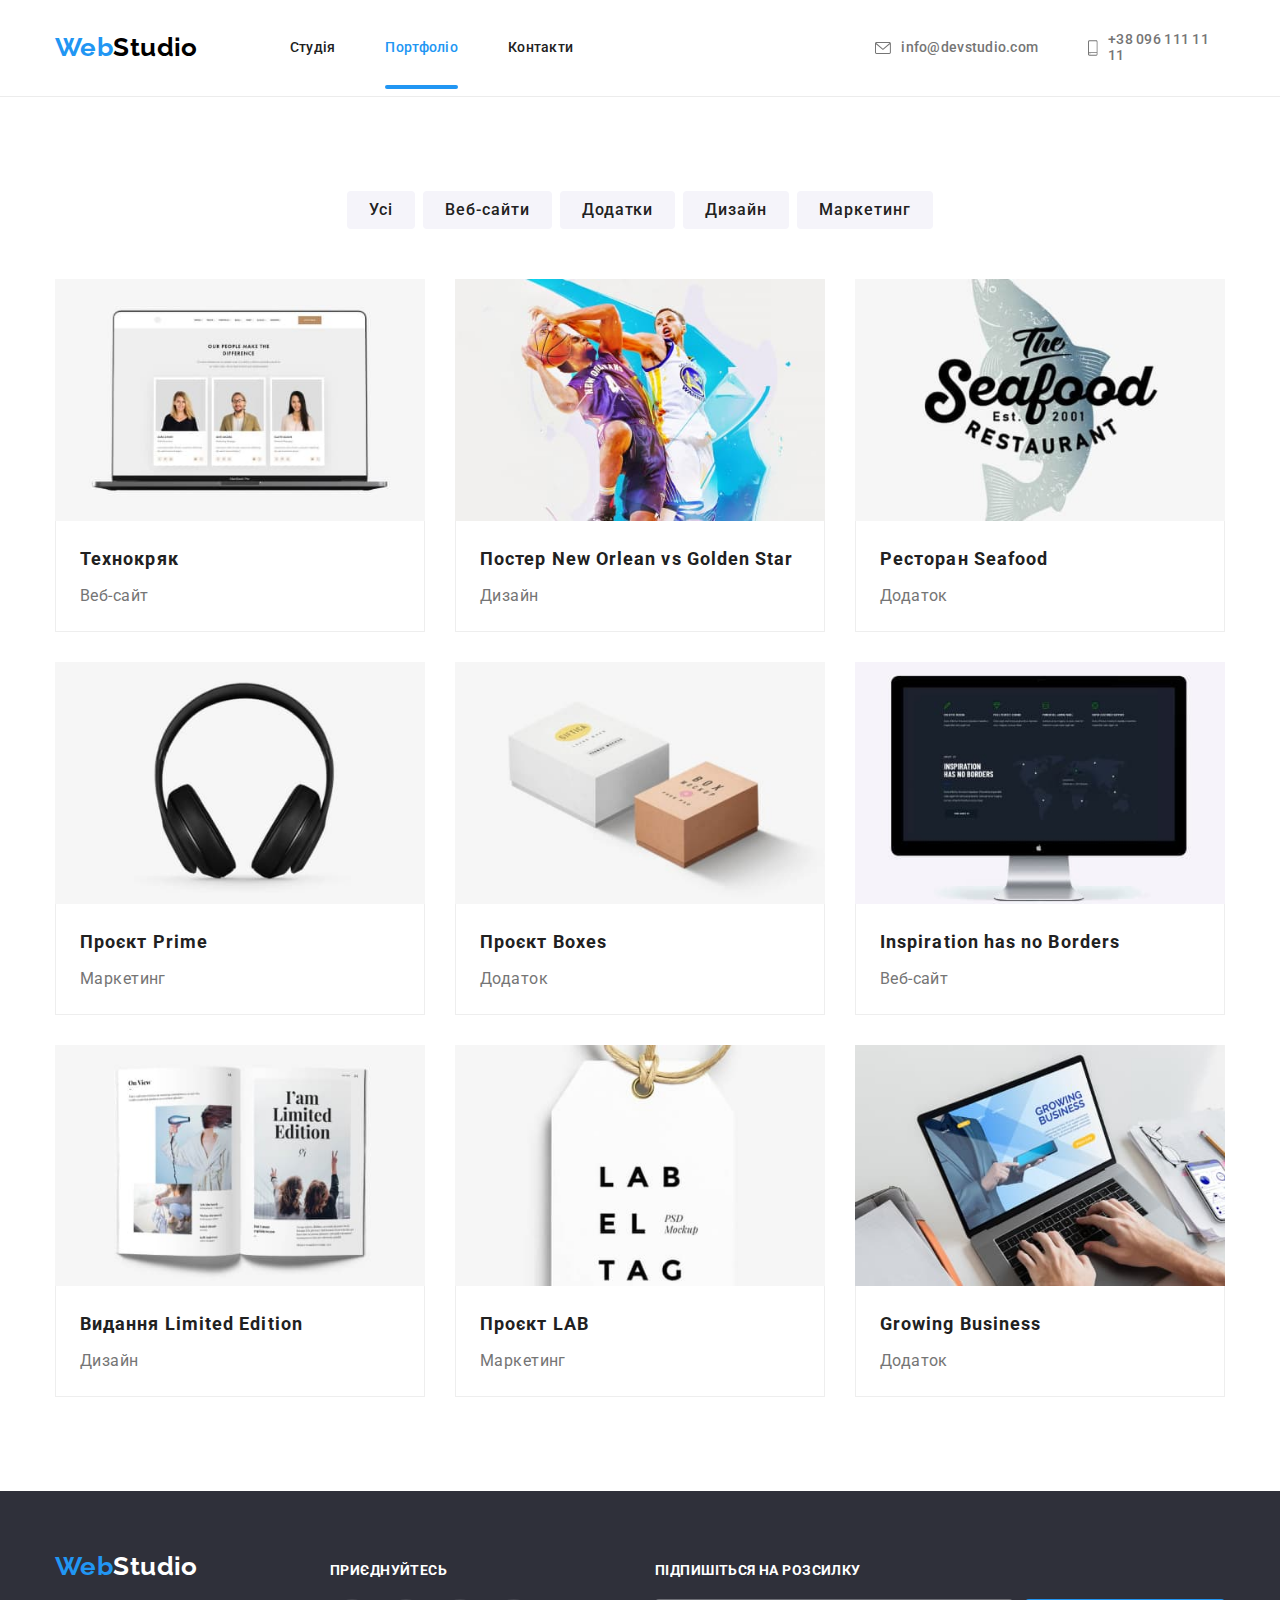
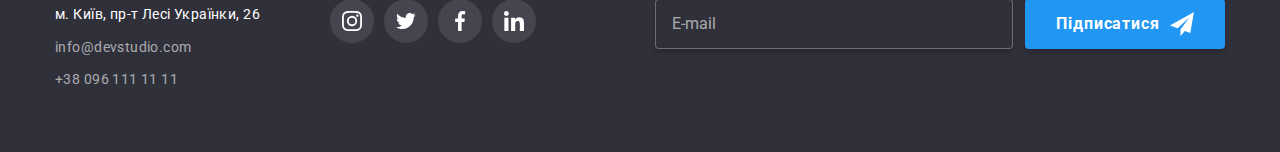
==== commit 54564d55: "Update porfolio" ====
--- a/portfolio.html
+++ b/portfolio.html
@@ -133,12 +133,33 @@
                 rel="noopener noreferrer nofollow"
               >
                 <div class="project-thumb">
-                  <img
-                    src="./images/portfolio-images/portfolio-foto-1.jpg"
-                    alt="Ноутбук з відкритим веб-сайтом на екрані"
-                    width="370"
-                    height="294"
-                  />
+                  <picture>
+                    <source
+                      srcset="
+                      ./images/portfolio-images/mobile/portfolio-foto-1.jpg 1x,
+                      ./images/portfolio-images/mobile/portfolio-foto-1@2x.jpg 2x
+                      "
+                      type="image/jpg"
+                    />
+                    <source
+                      srcset="
+                      ./images/portfolio-images/tablet/portfolio-foto-1.jpg 1x,
+                      ./images/portfolio-images/tablet/portfolio-foto-1@2x.jpg 2x
+                      "
+                      type="image/jpg"
+                    />
+                    <source
+                      srcset="
+                      ./images/portfolio-images/desktop/portfolio-foto-1.jpg 1x,
+                      ./images/portfolio-images/desktop/portfolio-foto-1@2x.jpg 2x
+                     "
+                      type="image/jpg"
+                    />
+                    <img
+                      src="./images/portfolio-images/desktop/portfolio-foto-1.jpg"
+                      alt="Ноутбук з відкритим веб-сайтом на екрані"
+                    />
+                  </picture>
                   <p class="overlay-desc">
                     Ресурс пропонує комплексні пропозиції з різним рівнем
                     функціоналу та сервісів. Все це дозволить відвідувачу
@@ -159,12 +180,33 @@
                 rel="noopener noreferrer nofollow"
               >
                 <div class="project-thumb">
-                  <img
-                    src="./images/portfolio-images/portfolio-foto-2.jpg"
-                    alt="Постер з баскетболістами, які грають"
-                    width="370"
-                    height="294"
-                  />
+                  <picture>
+                    <source
+                      srcset="
+                      ./images/portfolio-images/mobile/portfolio-foto-2.jpg 1x,
+                      ./images/portfolio-images/mobile/portfolio-foto-2@2x.jpg 2x
+                      "
+                      type="image/jpg"
+                    />
+                    <source
+                      srcset="
+                      ./images/portfolio-images/tablet/portfolio-foto-2.jpg 1x,
+                      ./images/portfolio-images/tablet/portfolio-foto-2@2x.jpg 2x
+                      "
+                      type="image/jpg"
+                    />
+                    <source
+                      srcset="
+                      ./images/portfolio-images/desktop/portfolio-foto-2.jpg 1x,
+                      ./images/portfolio-images/desktop/portfolio-foto-2@2x.jpg 2x
+                     "
+                      type="image/jpg"
+                    />
+                    <img
+                      src="./images/portfolio-images/desktop/portfolio-foto-2.jpg"
+                      alt="Постер з баскетболістами, які грають"
+                    />
+                  </picture>
                   <p class="overlay-desc">
                     Ресурс пропонує комплексні пропозиції з різним рівнем
                     функціоналу та сервісів. Все це дозволить відвідувачу
@@ -187,12 +229,33 @@
                 rel="noopener noreferrer nofollow"
               >
                 <div class="project-thumb">
-                  <img
-                    src="./images/portfolio-images/portfolio-foto-3.jpg"
-                    alt="Емблема ресторану морепродуктів"
-                    width="370"
-                    height="294"
-                  />
+                  <picture>
+                    <source
+                      srcset="
+                      ./images/portfolio-images/mobile/portfolio-foto-3.jpg 1x,
+                      ./images/portfolio-images/mobile/portfolio-foto-3@2x.jpg 2x
+                      "
+                      type="image/jpg"
+                    />
+                    <source
+                      srcset="
+                      ./images/portfolio-images/tablet/portfolio-foto-3.jpg 1x,
+                      ./images/portfolio-images/tablet/portfolio-foto-3@2x.jpg 2x
+                      "
+                      type="image/jpg"
+                    />
+                    <source
+                      srcset="
+                      ./images/portfolio-images/desktop/portfolio-foto-3.jpg 1x,
+                      ./images/portfolio-images/desktop/portfolio-foto-3@2x.jpg 2x
+                     "
+                      type="image/jpg"
+                    />
+                    <img
+                      src="./images/portfolio-images/desktop/portfolio-foto-3.jpg"
+                      alt="Емблема ресторану морепродуктів"
+                    />
+                  </picture>
                   <p class="overlay-desc">
                     Ресурс пропонує комплексні пропозиції з різним рівнем
                     функціоналу та сервісів. Все це дозволить відвідувачу
@@ -215,12 +278,33 @@
                 rel="noopener noreferrer nofollow"
               >
                 <div class="project-thumb">
-                  <img
-                    src="./images/portfolio-images/portfolio-foto-4.jpg"
-                    alt="Навушники"
-                    width="370"
-                    height="294"
-                  />
+                  <picture>
+                    <source
+                      srcset="
+                      ./images/portfolio-images/mobile/portfolio-foto-4.jpg 1x,
+                      ./images/portfolio-images/mobile/portfolio-foto-4@2x.jpg 2x
+                      "
+                      type="image/jpg"
+                    />
+                    <source
+                      srcset="
+                      ./images/portfolio-images/tablet/portfolio-foto-4.jpg 1x,
+                      ./images/portfolio-images/tablet/portfolio-foto-4@2x.jpg 2x
+                      "
+                      type="image/jpg"
+                    />
+                    <source
+                      srcset="
+                      ./images/portfolio-images/desktop/portfolio-foto-4.jpg 1x,
+                      ./images/portfolio-images/desktop/portfolio-foto-4@2x.jpg 2x
+                     "
+                      type="image/jpg"
+                    />
+                    <img
+                      src="./images/portfolio-images/desktop/portfolio-foto-4.jpg"
+                      alt="Навушники"
+                    />
+                  </picture>
                   <p class="overlay-desc">
                     Ресурс пропонує комплексні пропозиції з різним рівнем
                     функціоналу та сервісів. Все це дозволить відвідувачу
@@ -243,12 +327,33 @@
                 rel="noopener noreferrer nofollow"
               >
                 <div class="project-thumb">
-                  <img
-                    src="./images/portfolio-images/portfolio-foto-5.jpg"
-                    alt="Дві картонні коробки"
-                    width="370"
-                    height="294"
-                  />
+                  <picture>
+                    <source
+                      srcset="
+                      ./images/portfolio-images/mobile/portfolio-foto-5.jpg 1x,
+                      ./images/portfolio-images/mobile/portfolio-foto-5@2x.jpg 2x
+                      "
+                      type="image/jpg"
+                    />
+                    <source
+                      srcset="
+                      ./images/portfolio-images/tablet/portfolio-foto-5.jpg 1x,
+                      ./images/portfolio-images/tablet/portfolio-foto-5@2x.jpg 2x
+                      "
+                      type="image/jpg"
+                    />
+                    <source
+                      srcset="
+                      ./images/portfolio-images/desktop/portfolio-foto-5.jpg 1x,
+                      ./images/portfolio-images/desktop/portfolio-foto-5@2x.jpg 2x
+                     "
+                      type="image/jpg"
+                    />
+                    <img
+                      src="./images/portfolio-images/desktop/portfolio-foto-5.jpg"
+                      alt="Дві картонні коробки"
+                    />
+                  </picture>
                   <p class="overlay-desc">
                     Ресурс пропонує комплексні пропозиції з різним рівнем
                     функціоналу та сервісів. Все це дозволить відвідувачу
@@ -271,12 +376,33 @@
                 rel="noopener noreferrer nofollow"
               >
                 <div class="project-thumb">
-                  <img
-                    src="./images/portfolio-images/portfolio-foto-6.jpg"
-                    alt="Комп'ютер з відкритим веб-сайтом на екрані"
-                    width="370"
-                    height="294"
-                  />
+                  <picture>
+                    <source
+                      srcset="
+                      ./images/portfolio-images/mobile/portfolio-foto-6.jpg 1x,
+                      ./images/portfolio-images/mobile/portfolio-foto-6@2x.jpg 2x
+                      "
+                      type="image/jpg"
+                    />
+                    <source
+                      srcset="
+                      ./images/portfolio-images/tablet/portfolio-foto-6.jpg 1x,
+                      ./images/portfolio-images/tablet/portfolio-foto-6@2x.jpg 2x
+                      "
+                      type="image/jpg"
+                    />
+                    <source
+                      srcset="
+                      ./images/portfolio-images/desktop/portfolio-foto-6.jpg 1x,
+                      ./images/portfolio-images/desktop/portfolio-foto-6@2x.jpg 2x
+                     "
+                      type="image/jpg"
+                    />
+                    <img
+                      src="./images/portfolio-images/desktop/portfolio-foto-6.jpg"
+                      alt="Комп'ютер з відкритим веб-сайтом на екрані"
+                    />
+                  </picture>
                   <p class="overlay-desc">
                     Ресурс пропонує комплексні пропозиції з різним рівнем
                     функціоналу та сервісів. Все це дозволить відвідувачу
@@ -299,12 +425,33 @@
                 rel="noopener noreferrer nofollow"
               >
                 <div class="project-thumb">
-                  <img
-                    src="./images/portfolio-images/portfolio-foto-7.jpg"
-                    alt="Відкритий журнал"
-                    width="370"
-                    height="294"
-                  />
+                  <picture>
+                    <source
+                      srcset="
+                      ./images/portfolio-images/mobile/portfolio-foto-7.jpg 1x,
+                      ./images/portfolio-images/mobile/portfolio-foto-7@2x.jpg 2x
+                      "
+                      type="image/jpg"
+                    />
+                    <source
+                      srcset="
+                      ./images/portfolio-images/tablet/portfolio-foto-7.jpg 1x,
+                      ./images/portfolio-images/tablet/portfolio-foto-7@2x.jpg 2x
+                      "
+                      type="image/jpg"
+                    />
+                    <source
+                      srcset="
+                      ./images/portfolio-images/desktop/portfolio-foto-7.jpg 1x,
+                      ./images/portfolio-images/desktop/portfolio-foto-7@2x.jpg 2x
+                     "
+                      type="image/jpg"
+                    />
+                    <img
+                      src="./images/portfolio-images/desktop/portfolio-foto-7.jpg"
+                      alt="Відкритий журнал"
+                    />
+                  </picture>
                   <p class="overlay-desc">
                     Ресурс пропонує комплексні пропозиції з різним рівнем
                     функціоналу та сервісів. Все це дозволить відвідувачу
@@ -327,12 +474,33 @@
                 rel="noopener noreferrer nofollow"
               >
                 <div class="project-thumb">
-                  <img
-                    src="./images/portfolio-images/portfolio-foto-8.jpg"
-                    alt="Бірка з назвою поєкту"
-                    width="370"
-                    height="294"
-                  />
+                  <picture>
+                    <source
+                      srcset="
+                      ./images/portfolio-images/mobile/portfolio-foto-8.jpg 1x,
+                      ./images/portfolio-images/mobile/portfolio-foto-8@2x.jpg 2x
+                      "
+                      type="image/jpg"
+                    />
+                    <source
+                      srcset="
+                      ./images/portfolio-images/tablet/portfolio-foto-8.jpg 1x,
+                      ./images/portfolio-images/tablet/portfolio-foto-8@2x.jpg 2x
+                      "
+                      type="image/jpg"
+                    />
+                    <source
+                      srcset="
+                      ./images/portfolio-images/desktop/portfolio-foto-8.jpg 1x,
+                      ./images/portfolio-images/desktop/portfolio-foto-8@2x.jpg 2x
+                     "
+                      type="image/jpg"
+                    />
+                    <img
+                      src="./images/portfolio-images/desktop/portfolio-foto-8.jpg"
+                      alt="Бірка з назвою поєкту"
+                    />
+                  </picture>
                   <p class="overlay-desc">
                     Ресурс пропонує комплексні пропозиції з різним рівнем
                     функціоналу та сервісів. Все це дозволить відвідувачу
@@ -353,12 +521,33 @@
                 rel="noopener noreferrer nofollow"
               >
                 <div class="project-thumb">
-                  <img
-                    src="./images/portfolio-images/portfolio-foto-9.jpg"
-                    alt="Людина працює за ноутбуком"
-                    width="370"
-                    height="294"
-                  />
+                  <picture>
+                    <source
+                      srcset="
+                      ./images/portfolio-images/mobile/portfolio-foto-9.jpg 1x,
+                      ./images/portfolio-images/mobile/portfolio-foto-9@2x.jpg 2x
+                      "
+                      type="image/jpg"
+                    />
+                    <source
+                      srcset="
+                      ./images/portfolio-images/tablet/portfolio-foto-9.jpg 1x,
+                      ./images/portfolio-images/tablet/portfolio-foto-9@2x.jpg 2x
+                      "
+                      type="image/jpg"
+                    />
+                    <source
+                      srcset="
+                      ./images/portfolio-images/desktop/portfolio-foto-9.jpg 1x,
+                      ./images/portfolio-images/desktop/portfolio-foto-9@2x.jpg 2x
+                     "
+                      type="image/jpg"
+                    />
+                    <img
+                      src="./images/portfolio-images/desktop/portfolio-foto-9.jpg"
+                      alt="Людина працює за ноутбуком"
+                    />
+                  </picture>
                   <p class="overlay-desc">
                     Ресурс пропонує комплексні пропозиції з різним рівнем
                     функціоналу та сервісів. Все це дозволить відвідувачу
@@ -462,5 +651,6 @@
         </div>
       </div>
     </footer>
+    <script src="js/mobile-menu.js"></script>
   </body>
 </html>
--- a/css/main.min.css
+++ b/css/main.min.css
@@ -1 +1 @@
-body{background-color:#fff;color:#212121;font-family:"Roboto",sans-serif;font-size:14px;letter-spacing:.03em}.link{text-decoration:none}.list{list-style:none;margin:0;padding-left:0}.container{margin:0 auto;padding-left:15px;padding-right:15px}@media screen and (min-width: 480px){.container{width:480px}}@media screen and (min-width: 768px){.container{width:768px}}@media screen and (min-width: 1200px){.container{width:1200px}}.section{padding:60px 0}@media screen and (min-width: 1200px){.section{padding:94px 0}}img{display:block;max-width:100%;height:auto}h1,h2,h3,h4,h5,h6,p{margin:0}.visually-hidden{position:absolute;white-space:nowrap;width:1px;height:1px;overflow:hidden;padding:0;border:0;clip:rect(0 0 0 0);-webkit-clip-path:inset(50%);clip-path:inset(50%);margin:-1px}.clients-section__link,.social-list__link,.benefits-section__wrap,.button-close,.checkbox{display:-webkit-box;display:-ms-flexbox;display:flex;-webkit-box-pack:center;-ms-flex-pack:center;justify-content:center;-webkit-box-align:center;-ms-flex-align:center;align-items:center}.backdrop.is-hidden{opacity:0;pointer-events:none}.backdrop{position:fixed;top:0;left:0;opacity:1;-webkit-transition:opacity 250ms cubic-bezier(0.4, 0, 0.2, 1) 250ms;transition:opacity 250ms cubic-bezier(0.4, 0, 0.2, 1) 250ms;width:100%;height:100%;background-color:rgba(0,0,0,.2)}.backdrop.is-hidden.modal{-webkit-transform:translate(-50%, -50%) scale(0.85);transform:translate(-50%, -50%) scale(0.85)}.modal{position:absolute;top:50%;left:50%;-webkit-transform:translate(-50%, -50%) scale(1);transform:translate(-50%, -50%) scale(1);-webkit-transition:scale 250ms cubic-bezier(0.4, 0, 0.2, 1);transition:scale 250ms cubic-bezier(0.4, 0, 0.2, 1);padding:40px;min-width:450px;min-height:609px;border-radius:4px;background-color:#fff;-webkit-box-shadow:0px 1px 3px rgba(0,0,0,.12),0px 1px 1px rgba(0,0,0,.14),0px 2px 1px rgba(0,0,0,.2);box-shadow:0px 1px 3px rgba(0,0,0,.12),0px 1px 1px rgba(0,0,0,.14),0px 2px 1px rgba(0,0,0,.2)}@media screen and (min-width: 1200px){.modal{min-width:528px;min-height:581px}}.modal__title{margin-top:0;margin-bottom:12px;font-weight:700;font-size:20px;line-height:1.5;text-align:center}@media screen and (min-width: 1200px){.modal__title{font-weight:700;font-size:20px;line-height:1.15}}.form__field{display:-webkit-box;display:-ms-flexbox;display:flex;-webkit-box-orient:vertical;-webkit-box-direction:normal;-ms-flex-direction:column;flex-direction:column;margin-bottom:10px}.form__field-textarea{margin-bottom:20px}.form__wrap{position:relative}.form__icon{position:absolute;top:50%;left:12px;-webkit-transform:translateY(-50%);transform:translateY(-50%);-webkit-transition:fill 250ms cubic-bezier(0.4, 0, 0.2, 1);transition:fill 250ms cubic-bezier(0.4, 0, 0.2, 1)}.form__label{margin-bottom:4px;cursor:pointer;font-size:12px;line-height:1.17;letter-spacing:.01em;color:#757575}.form__input,.form__textarea{outline:none;width:100%;height:40px;padding:0 0 0 42px;border-radius:4px;border-width:1px;border-style:solid;border-color:rgba(33,33,33,.2);-webkit-transition:border 250ms cubic-bezier(0.4, 0, 0.2, 1);transition:border 250ms cubic-bezier(0.4, 0, 0.2, 1)}.form__input:focus,.form__input:hover,.form__textarea:focus,.form__textarea:hover{border-color:#2196f3;cursor:pointer}.form__input:focus+.form__icon,.form__input:hover+.form__icon{fill:#2196f3}.form__textarea{resize:none;height:120px;padding:12px 16px;-webkit-transition:border 250ms cubic-bezier(0.4, 0, 0.2, 1);transition:border 250ms cubic-bezier(0.4, 0, 0.2, 1)}.form__textarea::-webkit-input-placeholder{font-size:12px;line-height:1.17;letter-spacing:.01em;color:rgba(117,117,117,.5)}.form__textarea::-moz-placeholder{font-size:12px;line-height:1.17;letter-spacing:.01em;color:rgba(117,117,117,.5)}.form__textarea:-ms-input-placeholder{font-size:12px;line-height:1.17;letter-spacing:.01em;color:rgba(117,117,117,.5)}.form__textarea::-ms-input-placeholder{font-size:12px;line-height:1.17;letter-spacing:.01em;color:rgba(117,117,117,.5)}.form__textarea::placeholder{font-size:12px;line-height:1.17;letter-spacing:.01em;color:rgba(117,117,117,.5)}.checkbox{margin-bottom:30px}.checkbox__label{display:-webkit-box;display:-ms-flexbox;display:flex;-webkit-box-align:center;-ms-flex-align:center;align-items:center;cursor:pointer}.checkbox__input:hover~.checkbox__icon-wrap>.checkbox__uncheked,.checkbox__input:focus~.checkbox__icon-wrap>.checkbox__uncheked{fill:#2196f3}.checkbox__desc{margin-right:8px;line-height:1.17;color:#757575}@media screen and (max-width: 1199px){.checkbox__desc{font-size:12px}}@media screen and (min-width: 1200px){.checkbox__desc{line-height:1.71}}.checkbox__input:checked+.checkbox__icon-wrap>.checkbox__cheked{opacity:1}.checkbox__input:checked+.checkbox__icon-wrap>.checkbox__unchecked{opacity:0}.checkbox__icon-wrap{position:relative;margin-right:8px}.checkbox__uncheked{opacity:1;-webkit-transition:opacity 250ms cubic-bezier(0.4, 0, 0.2, 1),fill 250ms cubic-bezier(0.4, 0, 0.2, 1);transition:opacity 250ms cubic-bezier(0.4, 0, 0.2, 1),fill 250ms cubic-bezier(0.4, 0, 0.2, 1)}.checkbox__cheked{position:absolute;top:0;left:0;opacity:0;-webkit-transition:opacity 250ms cubic-bezier(0.4, 0, 0.2, 1);transition:opacity 250ms cubic-bezier(0.4, 0, 0.2, 1)}.checkbox__input{position:absolute;white-space:nowrap;width:1px;height:1px;overflow:hidden;padding:0;border:0;clip:rect(0 0 0 0);-webkit-clip-path:inset(50%);clip-path:inset(50%);margin:-1px}.checkbox__link{line-height:1.17;color:#2196f3}@media screen and (max-width: 1199px){.checkbox__link{font-size:12px}}@media screen and (min-width: 1200px){.checkbox__link{line-height:1.71}}.header{border-bottom:1px solid #ececec}@media screen and (max-width: 767px){.header{padding:10px 0}}.header__body{display:-webkit-box;display:-ms-flexbox;display:flex;-webkit-box-align:center;-ms-flex-align:center;align-items:center}@media screen and (max-width: 767px){.header__body{-webkit-box-pack:justify;-ms-flex-pack:justify;justify-content:space-between}}@media screen and (min-width: 768px){.header__body{gap:87px}}@media screen and (min-width: 1200px){.header__body{gap:92px}}@media screen and (min-width: 768px){.header__dropdown-menu{display:-webkit-box;display:-ms-flexbox;display:flex;gap:87px}}@media screen and (min-width: 1200px){.header__dropdown-menu{gap:302px}}@media screen and (min-width: 768px){.header__contacts{display:-webkit-box;display:-ms-flexbox;display:flex;-webkit-box-pack:center;-ms-flex-pack:center;justify-content:center}}@media screen and (min-width: 768px)and (max-width: 1199px){.header__contacts{-webkit-box-orient:vertical;-webkit-box-direction:reverse;-ms-flex-direction:column-reverse;flex-direction:column-reverse}}@media screen and (min-width: 1200px){.header__contacts{-webkit-box-orient:horizontal;-webkit-box-direction:reverse;-ms-flex-direction:row-reverse;flex-direction:row-reverse;-webkit-box-align:center;-ms-flex-align:center;align-items:center;gap:50px}}@media screen and (min-width: 768px)and (max-width: 1199px){.header__item:not(:first-child){margin-bottom:10px}}.header__contact{color:#757575;font-weight:500;line-height:1.17;letter-spacing:.02em;-webkit-transition:color 250ms cubic-bezier(0.4, 0, 0.2, 1);transition:color 250ms cubic-bezier(0.4, 0, 0.2, 1)}.header__contact:hover,.header__contact:focus{color:#2196f3}@media screen and (min-width: 768px){.header__contact{font-size:12px}}@media screen and (min-width: 1200px){.header__contact{display:-webkit-box;display:-ms-flexbox;display:flex;-webkit-box-align:center;-ms-flex-align:center;align-items:center;padding-top:32px;padding-bottom:32px;font-size:14px;line-height:1.14}}.header__icon{margin-right:8px;width:10px;height:14px;fill:currentColor;-webkit-transition:fill 250ms cubic-bezier(0.4, 0, 0.2, 1);transition:fill 250ms cubic-bezier(0.4, 0, 0.2, 1)}@media screen and (min-width: 1200px){.header__icon{width:10px;height:16px;margin-right:10px}}.header__icon--size{width:14px;height:10px}@media screen and (min-width: 1200px){.header__icon--size{width:16px;height:12px}}.header__contact:hover .header__icon{fill:currentColor}@media screen and (min-width: 768px){.menu-social-list{display:none}}.logo{color:#000;font-family:"Raleway",sans-serif;font-weight:700;font-size:26px;line-height:1.2}.logo-white{display:block;margin-bottom:20px;color:#fff}.logo__accent{color:#2196f3}@media screen and (max-width: 767px){.header__dropdown-menu{position:fixed;top:0;left:0;width:100vw;height:100vh;padding-top:48px;padding-left:40px;background-color:#fff;-webkit-transform:translateX(100%);transform:translateX(100%);-webkit-transition:-webkit-transform 250ms cubic-bezier(0.4, 0, 0.2, 1);transition:-webkit-transform 250ms cubic-bezier(0.4, 0, 0.2, 1);transition:transform 250ms cubic-bezier(0.4, 0, 0.2, 1);transition:transform 250ms cubic-bezier(0.4, 0, 0.2, 1), -webkit-transform 250ms cubic-bezier(0.4, 0, 0.2, 1)}.header__dropdown-menu.is-open{-webkit-transform:translateX(0);transform:translateX(0)}.header__dropdown-menu .header__icon{display:none}.nav__list{margin-bottom:302px}.nav__item:not(:last-child){margin-bottom:32px}.nav__link{color:#212121;font-weight:500;font-size:40px;line-height:1.18;letter-spacing:.02em;-webkit-transition:color 250ms cubic-bezier(0.4, 0, 0.2, 1);transition:color 250ms cubic-bezier(0.4, 0, 0.2, 1)}.nav__link:hover,.nav__link:focus{color:#2196f3}.header__contacts{margin-bottom:64px}.header__item:not(:last-child){margin-bottom:32px}.header__contact{color:#757575;font-weight:500;font-size:24px;line-height:1.17;letter-spacing:.02em}.header__contact--blue{font-size:34px;color:#2196f3}.menu-social-list{display:-webkit-box;display:-ms-flexbox;display:flex;gap:10px}.menu-social-list__item:not(:last-child){border-right:1px solid rgba(33,33,33,.2);padding-right:10px}.menu-social-list__link{color:#2196f3;font-weight:500;font-size:18px;line-height:1.22;letter-spacing:.02em}}@media screen and (min-width: 768px){.nav{display:-webkit-box;display:-ms-flexbox;display:flex;-webkit-box-align:center;-ms-flex-align:center;align-items:center}.nav__list{display:-webkit-box;display:-ms-flexbox;display:flex}.nav__item:not(:last-child){margin-right:50px}.nav__link{display:block;padding-top:32px;padding-bottom:32px;color:#212121;font-weight:500;line-height:1.14;letter-spacing:.02em;-webkit-transition:color 250ms cubic-bezier(0.4, 0, 0.2, 1);transition:color 250ms cubic-bezier(0.4, 0, 0.2, 1)}.nav__link:hover,.nav__link:focus{color:#2196f3}.nav__link--current{position:relative;color:#2196f3}.nav__link--current::after{content:"";position:absolute;bottom:-1px;left:0;display:inline-block;width:100%;height:4px;background:#2196f3;border-radius:2px}}.hero{max-width:480px;padding:118px 0;margin-right:auto;margin-left:auto;background-color:#c4c4c4;text-align:center;background-position:center;background-repeat:no-repeat;background-size:cover;background-image:-webkit-gradient(linear, left top, left bottom, from(rgba(47, 48, 58, 0.4)), to(rgba(47, 48, 58, 0.4))),url("../images/mobile/hero-banner-480.jpg");background-image:linear-gradient(rgba(47, 48, 58, 0.4), rgba(47, 48, 58, 0.4)),url("../images/mobile/hero-banner-480.jpg")}@media(min-device-pixel-ratio: 2),(-webkit-min-device-pixel-ratio: 2),(min-resolution: 192dpi),(min-resolution: 2dppx){.hero{background-image:-webkit-gradient(linear, left top, left bottom, from(rgba(47, 48, 58, 0.4)), to(rgba(47, 48, 58, 0.4))),url("../images/mobile/hero-banner-960.jpg");background-image:linear-gradient(rgba(47, 48, 58, 0.4), rgba(47, 48, 58, 0.4)),url("../images/mobile/hero-banner-960.jpg")}}@media screen and (min-width: 768px){.hero{max-width:768px;padding:118px 0;background-image:-webkit-gradient(linear, left top, left bottom, from(rgba(47, 48, 58, 0.4)), to(rgba(47, 48, 58, 0.4))),url("../images/tablet/hero-banner-768.jpg");background-image:linear-gradient(rgba(47, 48, 58, 0.4), rgba(47, 48, 58, 0.4)),url("../images/tablet/hero-banner-768.jpg")}}@media screen and (min-width: 768px)and (min-device-pixel-ratio: 2),screen and (min-width: 768px)and (-webkit-min-device-pixel-ratio: 2),screen and (min-width: 768px)and (min-resolution: 192dpi),screen and (min-width: 768px)and (min-resolution: 2dppx){.hero{background-image:-webkit-gradient(linear, left top, left bottom, from(rgba(47, 48, 58, 0.4)), to(rgba(47, 48, 58, 0.4))),url("../images/tablet/hero-banner-1536.jpg");background-image:linear-gradient(rgba(47, 48, 58, 0.4), rgba(47, 48, 58, 0.4)),url("../images/tablet/hero-banner-1536.jpg")}}@media screen and (min-width: 1200px){.hero{max-width:1200px;padding:200px 0;background-image:-webkit-gradient(linear, left top, left bottom, from(rgba(47, 48, 58, 0.4)), to(rgba(47, 48, 58, 0.4))),url("../images/desktop/hero-banner-1600.jpg");background-image:linear-gradient(rgba(47, 48, 58, 0.4), rgba(47, 48, 58, 0.4)),url("../images/desktop/hero-banner-1600.jpg")}}@media screen and (min-width: 1200px)and (min-device-pixel-ratio: 2),screen and (min-width: 1200px)and (-webkit-min-device-pixel-ratio: 2),screen and (min-width: 1200px)and (min-resolution: 192dpi),screen and (min-width: 1200px)and (min-resolution: 2dppx){.hero{background-image:-webkit-gradient(linear, left top, left bottom, from(rgba(47, 48, 58, 0.4)), to(rgba(47, 48, 58, 0.4))),url("../images/desktop/hero-banner-2400.jpg");background-image:linear-gradient(rgba(47, 48, 58, 0.4), rgba(47, 48, 58, 0.4)),url("../images/desktop/hero-banner-2400.jpg")}}.hero__title{margin-bottom:30px;color:#fff;font-weight:900;font-size:26px;line-height:1.62;text-align:center;letter-spacing:.06em;text-transform:uppercase}@media screen and (min-width: 768px){.hero__title{max-width:360px;margin-right:auto;margin-left:auto}}@media screen and (min-width: 1200px){.hero__title{max-width:696px;font-weight:900;font-size:44px;line-height:1.36}}.button{display:inline-block;border-width:0;border-style:none;border-color:rgba(0,0,0,0);border-radius:4px;padding:10px 32px;-webkit-box-shadow:0px 4px 4px rgba(0,0,0,.15);box-shadow:0px 4px 4px rgba(0,0,0,.15);background-color:#2196f3;color:#fff;font-family:inherit;font-weight:700;font-size:16px;line-height:1.88;letter-spacing:.06em;cursor:pointer;-webkit-transition:background-color 250ms cubic-bezier(0.4, 0, 0.2, 1);transition:background-color 250ms cubic-bezier(0.4, 0, 0.2, 1)}.button:hover,.button:focus{background-color:#188ce8}.button__icon{fill:currentColor;-webkit-transition:fill 250ms cubic-bezier(0.4, 0, 0.2, 1);transition:fill 250ms cubic-bezier(0.4, 0, 0.2, 1)}.button__menu{display:-webkit-inline-box;display:-ms-inline-flexbox;display:inline-flex;margin:0;padding:0;border:none;cursor:pointer;background-color:rgba(0,0,0,0)}.button__menu:hover .button__icon,.button__menu:focus .button__icon{fill:#2196f3}@media screen and (min-width: 768px){.button__menu{display:none}}.header__dropdown-menu .button__menu{position:absolute;top:10px;right:15px}.button-icon{display:-webkit-inline-box;display:-ms-inline-flexbox;display:inline-flex;-webkit-box-pack:center;-ms-flex-pack:center;justify-content:center;-webkit-box-align:center;-ms-flex-align:center;align-items:center;gap:10px;padding:0;width:200px;height:50px}.button-close{position:absolute;top:8px;right:8px;-webkit-transition:fill 250ms cubic-bezier(0.4, 0, 0.2, 1);transition:fill 250ms cubic-bezier(0.4, 0, 0.2, 1);width:30px;height:30px;border-radius:50%;background:#fff;border-width:1px;border-style:solid;border-color:rgba(0,0,0,.1);cursor:pointer}.button-close:hover,.button-close:focus{fill:#2196f3}.button-filter{padding:6px 22px;background-color:#f5f4fa;color:#212121;font-family:inherit;font-weight:500;font-size:16px;line-height:1.63;-webkit-box-shadow:none;box-shadow:none;cursor:pointer;-webkit-transition:background-color 250ms cubic-bezier(0.4, 0, 0.2, 1),color 250ms cubic-bezier(0.4, 0, 0.2, 1),-webkit-box-shadow 250ms cubic-bezier(0.4, 0, 0.2, 1);transition:background-color 250ms cubic-bezier(0.4, 0, 0.2, 1),color 250ms cubic-bezier(0.4, 0, 0.2, 1),-webkit-box-shadow 250ms cubic-bezier(0.4, 0, 0.2, 1);transition:background-color 250ms cubic-bezier(0.4, 0, 0.2, 1),color 250ms cubic-bezier(0.4, 0, 0.2, 1),box-shadow 250ms cubic-bezier(0.4, 0, 0.2, 1);transition:background-color 250ms cubic-bezier(0.4, 0, 0.2, 1),color 250ms cubic-bezier(0.4, 0, 0.2, 1),box-shadow 250ms cubic-bezier(0.4, 0, 0.2, 1),-webkit-box-shadow 250ms cubic-bezier(0.4, 0, 0.2, 1)}.button-filter:hover,.button-filter:focus{background-color:#2196f3;color:#fff;-webkit-box-shadow:0px 3px 1px rgba(0,0,0,.1),0px 1px 2px rgba(0,0,0,.08),0px 2px 2px rgba(0,0,0,.12);box-shadow:0px 3px 1px rgba(0,0,0,.1),0px 1px 2px rgba(0,0,0,.08),0px 2px 2px rgba(0,0,0,.12)}.button__form{display:block;margin-left:auto;margin-right:auto;width:200px;height:50px}.benefits-section{padding:60px 0}@media screen and (min-width: 1200px){.benefits-section{padding:94px 0 47px 0}}@media screen and (min-width: 768px){.benefits-section__list{display:-webkit-box;display:-ms-flexbox;display:flex;-ms-flex-wrap:wrap;flex-wrap:wrap;gap:30px}}@media screen and (min-width: 768px){.benefits-section__item{-ms-flex-preferred-size:calc((100% - 30px)/2);flex-basis:calc((100% - 30px)/2)}}@media screen and (min-width: 1200px){.benefits-section__item{-ms-flex-preferred-size:calc((100% - 90px)/4);flex-basis:calc((100% - 90px)/4)}}@media screen and (max-width: 767px){.benefits-section__item:not(:last-child){margin-bottom:30px}}.benefits-section__wrap{width:100%;height:120px;margin-bottom:30px;border-radius:4px;background:#f5f4fa}@media screen and (min-width: 1200px){.benefits-section__wrap{width:270px;height:120px;padding:25px 100px}}.benefits-section__title{margin-bottom:10px;font-weight:700;font-size:14px;line-height:1.14;text-transform:uppercase}@media screen and (max-width: 768px){.benefits-section__title{text-align:center}}.benefits-section__desc{color:#757575;line-height:1.71}@media screen and (max-width: 1199px){.activity-section{display:none}}@media screen and (min-width: 1200px){.activity-section{padding:47px 0 94px 0}.activity-section__list{display:-webkit-box;display:-ms-flexbox;display:flex;gap:30px}.activity-section__item{-ms-flex-preferred-size:calc((100% - 60px)/3);flex-basis:calc((100% - 60px)/3)}.activity-section__thumb{position:relative}.activity-section__title{position:absolute;width:100%;bottom:0;left:0;padding-top:27px;padding-bottom:27px;text-align:center;font-weight:700;font-size:14px;line-height:1.14;text-transform:uppercase;color:#fff;background-color:rgba(47,48,58,.8)}}.section-title{margin-bottom:30px;font-weight:700;font-size:28px;line-height:1.17;text-align:center}@media screen and (min-width: 1200px){.section-title{margin-bottom:50px;font-weight:700;font-size:36px;line-height:1.17}}.team-section{background-color:#f5f4fa}@media screen and (min-width: 768px){.team-section__list{display:-webkit-box;display:-ms-flexbox;display:flex;gap:30px}}@media screen and (min-width: 768px)and (max-width: 1199px){.team-section__list{-ms-flex-wrap:wrap;flex-wrap:wrap}}.team-section__item{background-color:#fff;-webkit-box-shadow:0px 1px 3px rgba(0,0,0,.12),0px 1px 1px rgba(0,0,0,.14),0px 2px 1px rgba(0,0,0,.2);box-shadow:0px 1px 3px rgba(0,0,0,.12),0px 1px 1px rgba(0,0,0,.14),0px 2px 1px rgba(0,0,0,.2);border-radius:0px 0px 4px 4px}@media screen and (min-width: 480px){.team-section__item{width:100%;height:auto}}@media screen and (max-width: 766px){.team-section__item{margin-bottom:30px}}@media screen and (min-width: 768px){.team-section__item{-ms-flex-preferred-size:calc((100% - 30px)/2);flex-basis:calc((100% - 30px)/2)}}@media screen and (min-width: 1200px){.team-section__item{-ms-flex-preferred-size:calc((100% - 90px)/4);flex-basis:calc((100% - 90px)/4)}}.team-section__container{text-align:center;padding-top:30px;padding-bottom:24px}@media screen and (min-width: 1200px){.team-section__container{padding-bottom:30px}}.team-section__title{margin-bottom:10px;font-weight:500;font-size:16px;line-height:1.19}.team-section__desc{margin-bottom:16px;color:#757575;font-size:16px;line-height:1.19}.social-list{display:-webkit-box;display:-ms-flexbox;display:flex;-webkit-box-pack:center;-ms-flex-pack:center;justify-content:center;gap:10px}.social-list__link{width:44px;height:44px;border-radius:50%;fill:#afb1b8;-webkit-transition:background-color 250ms cubic-bezier(0.4, 0, 0.2, 1),fill 250ms cubic-bezier(0.4, 0, 0.2, 1);transition:background-color 250ms cubic-bezier(0.4, 0, 0.2, 1),fill 250ms cubic-bezier(0.4, 0, 0.2, 1)}.social-list__link:hover,.social-list__link:focus{background-color:#2196f3;fill:#fff}.social-list__link-color{background:rgba(255,255,255,.1);fill:#fff;-webkit-transition:background 250ms cubic-bezier(0.4, 0, 0.2, 1);transition:background 250ms cubic-bezier(0.4, 0, 0.2, 1)}.social-list__link-color:hover,.social-list__link-color:focus{background:#2196f3}.clients-section__list{display:-webkit-box;display:-ms-flexbox;display:flex;gap:30px}@media screen and (max-width: 1199px){.clients-section__list{-ms-flex-wrap:wrap;flex-wrap:wrap}}.clients-section__item{-ms-flex-preferred-size:calc((100% - 30px)/2);flex-basis:calc((100% - 30px)/2)}@media screen and (min-width: 1200px){.clients-section__item{-ms-flex-preferred-size:calc((100% - 150px)/6);flex-basis:calc((100% - 150px)/6)}}.clients-section__link{padding-top:16px;padding-bottom:16px;border-width:1px;border-style:solid;border-color:#afb1b8;border-radius:4px;fill:#afb1b8;-webkit-transition:fill 250ms cubic-bezier(0.4, 0, 0.2, 1),border 250ms cubic-bezier(0.4, 0, 0.2, 1);transition:fill 250ms cubic-bezier(0.4, 0, 0.2, 1),border 250ms cubic-bezier(0.4, 0, 0.2, 1)}.clients-section__link:hover,.clients-section__link:focus{fill:#2196f3;border-width:1px;border-style:solid;border-color:#2196f3}.footer{padding-top:60px;padding-bottom:60px;background-color:#2f303a;line-height:1.71}@media screen and (max-width: 1199px){.footer{text-align:center}}@media screen and (min-width: 768px)and (max-width: 1199px){.footer__container{display:-webkit-box;display:-ms-flexbox;display:flex;-ms-flex-wrap:wrap;flex-wrap:wrap;-webkit-box-pack:justify;-ms-flex-pack:justify;justify-content:space-between;padding-left:76px;padding-right:89px}}@media screen and (min-width: 1200px){.footer__container{display:-webkit-box;display:-ms-flexbox;display:flex;-webkit-box-align:baseline;-ms-flex-align:baseline;align-items:baseline}}@media screen and (max-width: 767px){.footer__wrap:not(:last-child){margin-bottom:60px}}@media screen and (max-width: 1199px){.footer__wrap{-webkit-box-align:center;-ms-flex-align:center;align-items:center}}@media screen and (min-width: 1200px){.footer__wrap{margin-right:70px}}@media screen and (min-width: 1200px){.footer__wrap-center{margin-right:93px}}@media screen and (min-width: 768px)and (max-width: 1199px){.footer__wrap-end{margin-top:60px}}@media screen and (min-width: 1200px){.footer__wrap-end{margin-left:auto;margin-right:0}}.footer__item{display:block}.footer__item:not(:first-child){margin-top:8px}@media screen and (min-width: 1200px){.footer__item:not(:first-child){margin-top:9px}}.footer__location{color:#fff}.footer__contacts{color:rgba(255,255,255,.6);-webkit-transition:color 250ms cubic-bezier(0.4, 0, 0.2, 1);transition:color 250ms cubic-bezier(0.4, 0, 0.2, 1)}.footer__contacts:hover,.footer__contacts:focus{color:#2196f3}.footer__title{display:inline-block;font-weight:700;font-size:14px;line-height:1.14;text-transform:uppercase;color:#fff}.footer__title-margin{margin-bottom:20px}@media screen and (min-width: 1200px){.footer__form{display:-webkit-box;display:-ms-flexbox;display:flex}}.footer__input{outline:none;padding-left:16px;width:100%;height:50px;color:#fff;border-width:1px;border-style:solid;border-color:rgba(255,255,255,.3);border-radius:4px;-webkit-box-shadow:0px 4px 4px rgba(0,0,0,.15);box-shadow:0px 4px 4px rgba(0,0,0,.15);background:#2f303a;-webkit-transition:border 250ms cubic-bezier(0.4, 0, 0.2, 1);transition:border 250ms cubic-bezier(0.4, 0, 0.2, 1)}.footer__input:focus{border-width:1px;border-style:solid;border-color:#fff}.footer__input::-webkit-input-placeholder{font-size:16px;line-height:1.25;color:rgba(255,255,255,.6)}.footer__input::-moz-placeholder{font-size:16px;line-height:1.25;color:rgba(255,255,255,.6)}.footer__input:-ms-input-placeholder{font-size:16px;line-height:1.25;color:rgba(255,255,255,.6)}.footer__input::-ms-input-placeholder{font-size:16px;line-height:1.25;color:rgba(255,255,255,.6)}.footer__input::placeholder{font-size:16px;line-height:1.25;color:rgba(255,255,255,.6)}@media screen and (min-width: 768px){.footer__input{width:450px;height:50px}}@media screen and (max-width: 1199px){.footer__input{margin-bottom:20px}}@media screen and (min-width: 1200px){.footer__input{margin-right:12px;width:358px;height:50px}}.footer__input:-webkit-autofill{-webkit-text-fill-color:#fff;-webkit-box-shadow:0 0 0 100px #2f303a inset;box-shadow:0 0 0 100px #2f303a inset}.filter{display:-webkit-box;display:-ms-flexbox;display:flex;-webkit-box-pack:center;-ms-flex-pack:center;justify-content:center;margin-bottom:50px;gap:8px}.projects-list{display:-webkit-box;display:-ms-flexbox;display:flex;-ms-flex-wrap:wrap;flex-wrap:wrap;gap:30px}.projects-item .link{display:block;-webkit-transition:-webkit-box-shadow 250ms cubic-bezier(0.4, 0, 0.2, 1);transition:-webkit-box-shadow 250ms cubic-bezier(0.4, 0, 0.2, 1);transition:box-shadow 250ms cubic-bezier(0.4, 0, 0.2, 1);transition:box-shadow 250ms cubic-bezier(0.4, 0, 0.2, 1), -webkit-box-shadow 250ms cubic-bezier(0.4, 0, 0.2, 1)}.projects-item .link:hover,.projects-item .link:focus{-webkit-box-shadow:0px 1px 1px rgba(0,0,0,.12),0px 4px 4px rgba(0,0,0,.06),1px 4px 6px rgba(0,0,0,.16);box-shadow:0px 1px 1px rgba(0,0,0,.12),0px 4px 4px rgba(0,0,0,.06),1px 4px 6px rgba(0,0,0,.16)}.project-thumb{position:relative;overflow:hidden}.project-thumb .overlay-desc{position:absolute;top:0;left:0;-webkit-transform:translateY(101%);transform:translateY(101%);-webkit-transition:-webkit-transform 250ms cubic-bezier(0.4, 0, 0.2, 1);transition:-webkit-transform 250ms cubic-bezier(0.4, 0, 0.2, 1);transition:transform 250ms cubic-bezier(0.4, 0, 0.2, 1);transition:transform 250ms cubic-bezier(0.4, 0, 0.2, 1), -webkit-transform 250ms cubic-bezier(0.4, 0, 0.2, 1);padding:63px 24px;height:100%;font-size:18px;line-height:1.6;color:#fff;background-color:rgba(33,150,243,.9)}.project-thumb:hover .overlay-desc{-webkit-transform:translateY(0);transform:translateY(0)}.project-title{margin-bottom:4px;color:#212121;font-size:18px;line-height:2;letter-spacing:.06em}.project-desc{color:#757575;font-size:16px;line-height:1.88}.project-container{padding:20px 24px;border-right:1px solid #eee;border-bottom:1px solid #eee;border-left:1px solid #eee}/*# sourceMappingURL=main.min.css.map */+body{background-color:#fff;color:#212121;font-family:"Roboto",sans-serif;font-size:14px;letter-spacing:.03em}.link{text-decoration:none}.list{list-style:none;margin:0;padding-left:0}.container{margin:0 auto;padding-left:15px;padding-right:15px}@media screen and (min-width: 480px){.container{width:480px}}@media screen and (min-width: 768px){.container{width:768px}}@media screen and (min-width: 1200px){.container{width:1200px}}.section{padding:60px 0}@media screen and (min-width: 1200px){.section{padding:94px 0}}img{display:block;max-width:100%;height:auto}h1,h2,h3,h4,h5,h6,p{margin:0}.visually-hidden{position:absolute;white-space:nowrap;width:1px;height:1px;overflow:hidden;padding:0;border:0;clip:rect(0 0 0 0);-webkit-clip-path:inset(50%);clip-path:inset(50%);margin:-1px}.clients-section__link,.social-list__link,.benefits-section__wrap,.button-close,.checkbox{display:-webkit-box;display:-ms-flexbox;display:flex;-webkit-box-pack:center;-ms-flex-pack:center;justify-content:center;-webkit-box-align:center;-ms-flex-align:center;align-items:center}.backdrop.is-hidden{opacity:0;pointer-events:none}.backdrop{position:fixed;top:0;left:0;opacity:1;-webkit-transition:opacity 250ms cubic-bezier(0.4, 0, 0.2, 1) 250ms;transition:opacity 250ms cubic-bezier(0.4, 0, 0.2, 1) 250ms;width:100%;height:100%;background-color:rgba(0,0,0,.2)}.backdrop.is-hidden.modal{-webkit-transform:translate(-50%, -50%) scale(0.85);transform:translate(-50%, -50%) scale(0.85)}.modal{position:absolute;top:50%;left:50%;-webkit-transform:translate(-50%, -50%) scale(1);transform:translate(-50%, -50%) scale(1);-webkit-transition:scale 250ms cubic-bezier(0.4, 0, 0.2, 1);transition:scale 250ms cubic-bezier(0.4, 0, 0.2, 1);padding:40px;min-width:450px;min-height:609px;border-radius:4px;background-color:#fff;-webkit-box-shadow:0px 1px 3px rgba(0,0,0,.12),0px 1px 1px rgba(0,0,0,.14),0px 2px 1px rgba(0,0,0,.2);box-shadow:0px 1px 3px rgba(0,0,0,.12),0px 1px 1px rgba(0,0,0,.14),0px 2px 1px rgba(0,0,0,.2)}@media screen and (min-width: 1200px){.modal{min-width:528px;min-height:581px}}.modal__title{margin-top:0;margin-bottom:12px;font-weight:700;font-size:20px;line-height:1.5;text-align:center}@media screen and (min-width: 1200px){.modal__title{font-weight:700;font-size:20px;line-height:1.15}}.form__field{display:-webkit-box;display:-ms-flexbox;display:flex;-webkit-box-orient:vertical;-webkit-box-direction:normal;-ms-flex-direction:column;flex-direction:column;margin-bottom:10px}.form__field-textarea{margin-bottom:20px}.form__wrap{position:relative}.form__icon{position:absolute;top:50%;left:12px;-webkit-transform:translateY(-50%);transform:translateY(-50%);-webkit-transition:fill 250ms cubic-bezier(0.4, 0, 0.2, 1);transition:fill 250ms cubic-bezier(0.4, 0, 0.2, 1)}.form__label{margin-bottom:4px;cursor:pointer;font-size:12px;line-height:1.17;letter-spacing:.01em;color:#757575}.form__input,.form__textarea{outline:none;width:100%;height:40px;padding:0 0 0 42px;border-radius:4px;border-width:1px;border-style:solid;border-color:rgba(33,33,33,.2);-webkit-transition:border 250ms cubic-bezier(0.4, 0, 0.2, 1);transition:border 250ms cubic-bezier(0.4, 0, 0.2, 1)}.form__input:focus,.form__input:hover,.form__textarea:focus,.form__textarea:hover{border-color:#2196f3;cursor:pointer}.form__input:focus+.form__icon,.form__input:hover+.form__icon{fill:#2196f3}.form__textarea{resize:none;height:120px;padding:12px 16px;-webkit-transition:border 250ms cubic-bezier(0.4, 0, 0.2, 1);transition:border 250ms cubic-bezier(0.4, 0, 0.2, 1)}.form__textarea::-webkit-input-placeholder{font-size:12px;line-height:1.17;letter-spacing:.01em;color:rgba(117,117,117,.5)}.form__textarea::-moz-placeholder{font-size:12px;line-height:1.17;letter-spacing:.01em;color:rgba(117,117,117,.5)}.form__textarea:-ms-input-placeholder{font-size:12px;line-height:1.17;letter-spacing:.01em;color:rgba(117,117,117,.5)}.form__textarea::-ms-input-placeholder{font-size:12px;line-height:1.17;letter-spacing:.01em;color:rgba(117,117,117,.5)}.form__textarea::placeholder{font-size:12px;line-height:1.17;letter-spacing:.01em;color:rgba(117,117,117,.5)}.checkbox{margin-bottom:30px}.checkbox__label{display:-webkit-box;display:-ms-flexbox;display:flex;-webkit-box-align:center;-ms-flex-align:center;align-items:center;cursor:pointer}.checkbox__input:hover~.checkbox__icon-wrap>.checkbox__uncheked,.checkbox__input:focus~.checkbox__icon-wrap>.checkbox__uncheked{fill:#2196f3}.checkbox__desc{margin-right:8px;line-height:1.17;color:#757575}@media screen and (max-width: 1199px){.checkbox__desc{font-size:12px}}@media screen and (min-width: 1200px){.checkbox__desc{line-height:1.71}}.checkbox__input:checked+.checkbox__icon-wrap>.checkbox__cheked{opacity:1}.checkbox__input:checked+.checkbox__icon-wrap>.checkbox__unchecked{opacity:0}.checkbox__icon-wrap{position:relative;margin-right:8px}.checkbox__uncheked{opacity:1;-webkit-transition:opacity 250ms cubic-bezier(0.4, 0, 0.2, 1),fill 250ms cubic-bezier(0.4, 0, 0.2, 1);transition:opacity 250ms cubic-bezier(0.4, 0, 0.2, 1),fill 250ms cubic-bezier(0.4, 0, 0.2, 1)}.checkbox__cheked{position:absolute;top:0;left:0;opacity:0;-webkit-transition:opacity 250ms cubic-bezier(0.4, 0, 0.2, 1);transition:opacity 250ms cubic-bezier(0.4, 0, 0.2, 1)}.checkbox__input{position:absolute;white-space:nowrap;width:1px;height:1px;overflow:hidden;padding:0;border:0;clip:rect(0 0 0 0);-webkit-clip-path:inset(50%);clip-path:inset(50%);margin:-1px}.checkbox__link{line-height:1.17;color:#2196f3}@media screen and (max-width: 1199px){.checkbox__link{font-size:12px}}@media screen and (min-width: 1200px){.checkbox__link{line-height:1.71}}.header{border-bottom:1px solid #ececec}@media screen and (max-width: 767px){.header{padding:10px 0}}.header__body{display:-webkit-box;display:-ms-flexbox;display:flex;-webkit-box-align:center;-ms-flex-align:center;align-items:center}@media screen and (max-width: 767px){.header__body{-webkit-box-pack:justify;-ms-flex-pack:justify;justify-content:space-between}}@media screen and (min-width: 768px){.header__body{gap:87px}}@media screen and (min-width: 1200px){.header__body{gap:92px}}@media screen and (min-width: 768px){.header__dropdown-menu{display:-webkit-box;display:-ms-flexbox;display:flex;gap:87px}}@media screen and (min-width: 1200px){.header__dropdown-menu{gap:302px}}@media screen and (min-width: 768px){.header__contacts{display:-webkit-box;display:-ms-flexbox;display:flex;-webkit-box-pack:center;-ms-flex-pack:center;justify-content:center}}@media screen and (min-width: 768px)and (max-width: 1199px){.header__contacts{-webkit-box-orient:vertical;-webkit-box-direction:reverse;-ms-flex-direction:column-reverse;flex-direction:column-reverse}}@media screen and (min-width: 1200px){.header__contacts{-webkit-box-orient:horizontal;-webkit-box-direction:reverse;-ms-flex-direction:row-reverse;flex-direction:row-reverse;-webkit-box-align:center;-ms-flex-align:center;align-items:center;gap:50px}}@media screen and (min-width: 768px)and (max-width: 1199px){.header__item:not(:first-child){margin-bottom:10px}}.header__contact{color:#757575;font-weight:500;line-height:1.17;letter-spacing:.02em;-webkit-transition:color 250ms cubic-bezier(0.4, 0, 0.2, 1);transition:color 250ms cubic-bezier(0.4, 0, 0.2, 1)}.header__contact:hover,.header__contact:focus{color:#2196f3}@media screen and (min-width: 768px){.header__contact{font-size:12px}}@media screen and (min-width: 1200px){.header__contact{display:-webkit-box;display:-ms-flexbox;display:flex;-webkit-box-align:center;-ms-flex-align:center;align-items:center;padding-top:32px;padding-bottom:32px;font-size:14px;line-height:1.14}}.header__icon{margin-right:8px;width:10px;height:14px;fill:currentColor;-webkit-transition:fill 250ms cubic-bezier(0.4, 0, 0.2, 1);transition:fill 250ms cubic-bezier(0.4, 0, 0.2, 1)}@media screen and (min-width: 1200px){.header__icon{width:10px;height:16px;margin-right:10px}}.header__icon--size{width:14px;height:10px}@media screen and (min-width: 1200px){.header__icon--size{width:16px;height:12px}}.header__contact:hover .header__icon{fill:currentColor}@media screen and (min-width: 768px){.menu-social-list{display:none}}.logo{color:#000;font-family:"Raleway",sans-serif;font-weight:700;font-size:26px;line-height:1.2}.logo-white{display:block;margin-bottom:20px;color:#fff}.logo__accent{color:#2196f3}@media screen and (max-width: 767px){.header__dropdown-menu{position:fixed;top:0;left:0;width:100vw;height:100vh;padding-top:48px;padding-left:40px;background-color:#fff;z-index:5;-webkit-transform:translateX(100%);transform:translateX(100%);-webkit-transition:-webkit-transform 250ms cubic-bezier(0.4, 0, 0.2, 1);transition:-webkit-transform 250ms cubic-bezier(0.4, 0, 0.2, 1);transition:transform 250ms cubic-bezier(0.4, 0, 0.2, 1);transition:transform 250ms cubic-bezier(0.4, 0, 0.2, 1), -webkit-transform 250ms cubic-bezier(0.4, 0, 0.2, 1)}.header__dropdown-menu.is-open{-webkit-transform:translateX(0);transform:translateX(0)}.header__dropdown-menu .header__icon{display:none}.nav__list{margin-bottom:302px}.nav__item:not(:last-child){margin-bottom:32px}.nav__link{color:#212121;font-weight:500;font-size:40px;line-height:1.18;letter-spacing:.02em;-webkit-transition:color 250ms cubic-bezier(0.4, 0, 0.2, 1);transition:color 250ms cubic-bezier(0.4, 0, 0.2, 1)}.nav__link:hover,.nav__link:focus{color:#2196f3}.header__contacts{margin-bottom:64px}.header__item:not(:last-child){margin-bottom:32px}.header__contact{color:#757575;font-weight:500;font-size:24px;line-height:1.17;letter-spacing:.02em}.header__contact--blue{font-size:34px;color:#2196f3}.menu-social-list{display:-webkit-box;display:-ms-flexbox;display:flex;gap:10px}.menu-social-list__item:not(:last-child){border-right:1px solid rgba(33,33,33,.2);padding-right:10px}.menu-social-list__link{color:#2196f3;font-weight:500;font-size:18px;line-height:1.22;letter-spacing:.02em}}@media screen and (min-width: 768px){.nav{display:-webkit-box;display:-ms-flexbox;display:flex;-webkit-box-align:center;-ms-flex-align:center;align-items:center}.nav__list{display:-webkit-box;display:-ms-flexbox;display:flex}.nav__item:not(:last-child){margin-right:50px}.nav__link{display:block;padding-top:32px;padding-bottom:32px;color:#212121;font-weight:500;line-height:1.14;letter-spacing:.02em;-webkit-transition:color 250ms cubic-bezier(0.4, 0, 0.2, 1);transition:color 250ms cubic-bezier(0.4, 0, 0.2, 1)}.nav__link:hover,.nav__link:focus{color:#2196f3}.nav__link--current{position:relative;color:#2196f3}.nav__link--current::after{content:"";position:absolute;bottom:-1px;left:0;display:inline-block;width:100%;height:4px;background:#2196f3;border-radius:2px}}.hero{max-width:480px;padding:118px 0;margin-right:auto;margin-left:auto;background-color:#c4c4c4;text-align:center;background-position:center;background-repeat:no-repeat;background-size:cover;background-image:-webkit-gradient(linear, left top, left bottom, from(rgba(47, 48, 58, 0.4)), to(rgba(47, 48, 58, 0.4))),url("../images/mobile/hero-banner-480.jpg");background-image:linear-gradient(rgba(47, 48, 58, 0.4), rgba(47, 48, 58, 0.4)),url("../images/mobile/hero-banner-480.jpg")}@media(min-device-pixel-ratio: 2),(-webkit-min-device-pixel-ratio: 2),(min-resolution: 192dpi),(min-resolution: 2dppx){.hero{background-image:-webkit-gradient(linear, left top, left bottom, from(rgba(47, 48, 58, 0.4)), to(rgba(47, 48, 58, 0.4))),url("../images/mobile/hero-banner-960.jpg");background-image:linear-gradient(rgba(47, 48, 58, 0.4), rgba(47, 48, 58, 0.4)),url("../images/mobile/hero-banner-960.jpg")}}@media screen and (min-width: 768px){.hero{max-width:768px;padding:118px 0;background-image:-webkit-gradient(linear, left top, left bottom, from(rgba(47, 48, 58, 0.4)), to(rgba(47, 48, 58, 0.4))),url("../images/tablet/hero-banner-768.jpg");background-image:linear-gradient(rgba(47, 48, 58, 0.4), rgba(47, 48, 58, 0.4)),url("../images/tablet/hero-banner-768.jpg")}}@media screen and (min-width: 768px)and (min-device-pixel-ratio: 2),screen and (min-width: 768px)and (-webkit-min-device-pixel-ratio: 2),screen and (min-width: 768px)and (min-resolution: 192dpi),screen and (min-width: 768px)and (min-resolution: 2dppx){.hero{background-image:-webkit-gradient(linear, left top, left bottom, from(rgba(47, 48, 58, 0.4)), to(rgba(47, 48, 58, 0.4))),url("../images/tablet/hero-banner-1536.jpg");background-image:linear-gradient(rgba(47, 48, 58, 0.4), rgba(47, 48, 58, 0.4)),url("../images/tablet/hero-banner-1536.jpg")}}@media screen and (min-width: 1200px){.hero{max-width:1200px;padding:200px 0;background-image:-webkit-gradient(linear, left top, left bottom, from(rgba(47, 48, 58, 0.4)), to(rgba(47, 48, 58, 0.4))),url("../images/desktop/hero-banner-1600.jpg");background-image:linear-gradient(rgba(47, 48, 58, 0.4), rgba(47, 48, 58, 0.4)),url("../images/desktop/hero-banner-1600.jpg")}}@media screen and (min-width: 1200px)and (min-device-pixel-ratio: 2),screen and (min-width: 1200px)and (-webkit-min-device-pixel-ratio: 2),screen and (min-width: 1200px)and (min-resolution: 192dpi),screen and (min-width: 1200px)and (min-resolution: 2dppx){.hero{background-image:-webkit-gradient(linear, left top, left bottom, from(rgba(47, 48, 58, 0.4)), to(rgba(47, 48, 58, 0.4))),url("../images/desktop/hero-banner-2400.jpg");background-image:linear-gradient(rgba(47, 48, 58, 0.4), rgba(47, 48, 58, 0.4)),url("../images/desktop/hero-banner-2400.jpg")}}.hero__title{margin-bottom:30px;color:#fff;font-weight:900;font-size:26px;line-height:1.62;text-align:center;letter-spacing:.06em;text-transform:uppercase}@media screen and (min-width: 768px){.hero__title{max-width:360px;margin-right:auto;margin-left:auto}}@media screen and (min-width: 1200px){.hero__title{max-width:696px;font-weight:900;font-size:44px;line-height:1.36}}.button{display:inline-block;border-width:0;border-style:none;border-color:rgba(0,0,0,0);border-radius:4px;padding:10px 32px;-webkit-box-shadow:0px 4px 4px rgba(0,0,0,.15);box-shadow:0px 4px 4px rgba(0,0,0,.15);background-color:#2196f3;color:#fff;font-family:inherit;font-weight:700;font-size:16px;line-height:1.88;letter-spacing:.06em;cursor:pointer;-webkit-transition:background-color 250ms cubic-bezier(0.4, 0, 0.2, 1);transition:background-color 250ms cubic-bezier(0.4, 0, 0.2, 1)}.button:hover,.button:focus{background-color:#188ce8}.button__icon{fill:currentColor;-webkit-transition:fill 250ms cubic-bezier(0.4, 0, 0.2, 1);transition:fill 250ms cubic-bezier(0.4, 0, 0.2, 1)}.button__menu{display:-webkit-inline-box;display:-ms-inline-flexbox;display:inline-flex;margin:0;padding:0;border:none;cursor:pointer;background-color:rgba(0,0,0,0)}.button__menu:hover .button__icon,.button__menu:focus .button__icon{fill:#2196f3}@media screen and (min-width: 768px){.button__menu{display:none}}.header__dropdown-menu .button__menu{position:absolute;top:10px;right:15px}.button-icon{display:-webkit-inline-box;display:-ms-inline-flexbox;display:inline-flex;-webkit-box-pack:center;-ms-flex-pack:center;justify-content:center;-webkit-box-align:center;-ms-flex-align:center;align-items:center;gap:10px;padding:0;width:200px;height:50px}.button-close{position:absolute;top:8px;right:8px;-webkit-transition:fill 250ms cubic-bezier(0.4, 0, 0.2, 1);transition:fill 250ms cubic-bezier(0.4, 0, 0.2, 1);width:30px;height:30px;border-radius:50%;background:#fff;border-width:1px;border-style:solid;border-color:rgba(0,0,0,.1);cursor:pointer}.button-close:hover,.button-close:focus{fill:#2196f3}.button-filter{padding:6px 22px;background-color:#f5f4fa;color:#212121;font-family:inherit;font-weight:500;font-size:16px;line-height:1.63;-webkit-box-shadow:none;box-shadow:none;cursor:pointer;-webkit-transition:background-color 250ms cubic-bezier(0.4, 0, 0.2, 1),color 250ms cubic-bezier(0.4, 0, 0.2, 1),-webkit-box-shadow 250ms cubic-bezier(0.4, 0, 0.2, 1);transition:background-color 250ms cubic-bezier(0.4, 0, 0.2, 1),color 250ms cubic-bezier(0.4, 0, 0.2, 1),-webkit-box-shadow 250ms cubic-bezier(0.4, 0, 0.2, 1);transition:background-color 250ms cubic-bezier(0.4, 0, 0.2, 1),color 250ms cubic-bezier(0.4, 0, 0.2, 1),box-shadow 250ms cubic-bezier(0.4, 0, 0.2, 1);transition:background-color 250ms cubic-bezier(0.4, 0, 0.2, 1),color 250ms cubic-bezier(0.4, 0, 0.2, 1),box-shadow 250ms cubic-bezier(0.4, 0, 0.2, 1),-webkit-box-shadow 250ms cubic-bezier(0.4, 0, 0.2, 1)}.button-filter:hover,.button-filter:focus{background-color:#2196f3;color:#fff;-webkit-box-shadow:0px 3px 1px rgba(0,0,0,.1),0px 1px 2px rgba(0,0,0,.08),0px 2px 2px rgba(0,0,0,.12);box-shadow:0px 3px 1px rgba(0,0,0,.1),0px 1px 2px rgba(0,0,0,.08),0px 2px 2px rgba(0,0,0,.12)}.button__form{display:block;margin-left:auto;margin-right:auto;width:200px;height:50px}.benefits-section{padding:60px 0}@media screen and (min-width: 1200px){.benefits-section{padding:94px 0 47px 0}}@media screen and (min-width: 768px){.benefits-section__list{display:-webkit-box;display:-ms-flexbox;display:flex;-ms-flex-wrap:wrap;flex-wrap:wrap;gap:30px}}@media screen and (min-width: 768px){.benefits-section__item{-ms-flex-preferred-size:calc((100% - 30px)/2);flex-basis:calc((100% - 30px)/2)}}@media screen and (min-width: 1200px){.benefits-section__item{-ms-flex-preferred-size:calc((100% - 90px)/4);flex-basis:calc((100% - 90px)/4)}}@media screen and (max-width: 767px){.benefits-section__item:not(:last-child){margin-bottom:30px}}.benefits-section__wrap{width:100%;height:120px;margin-bottom:30px;border-radius:4px;background:#f5f4fa}@media screen and (min-width: 1200px){.benefits-section__wrap{width:270px;height:120px;padding:25px 100px}}.benefits-section__title{margin-bottom:10px;font-weight:700;font-size:14px;line-height:1.14;text-transform:uppercase}@media screen and (max-width: 768px){.benefits-section__title{text-align:center}}.benefits-section__desc{color:#757575;line-height:1.71}@media screen and (max-width: 1199px){.activity-section{display:none}}@media screen and (min-width: 1200px){.activity-section{padding:47px 0 94px 0}.activity-section__list{display:-webkit-box;display:-ms-flexbox;display:flex;gap:30px}.activity-section__item{-ms-flex-preferred-size:calc((100% - 60px)/3);flex-basis:calc((100% - 60px)/3)}.activity-section__thumb{position:relative}.activity-section__title{position:absolute;width:100%;bottom:0;left:0;padding-top:27px;padding-bottom:27px;text-align:center;font-weight:700;font-size:14px;line-height:1.14;text-transform:uppercase;color:#fff;background-color:rgba(47,48,58,.8)}}.section-title{margin-bottom:30px;font-weight:700;font-size:28px;line-height:1.17;text-align:center}@media screen and (min-width: 1200px){.section-title{margin-bottom:50px;font-weight:700;font-size:36px;line-height:1.17}}.team-section{background-color:#f5f4fa}@media screen and (min-width: 768px){.team-section__list{display:-webkit-box;display:-ms-flexbox;display:flex;gap:30px}}@media screen and (min-width: 768px)and (max-width: 1199px){.team-section__list{-ms-flex-wrap:wrap;flex-wrap:wrap}}.team-section__item{background-color:#fff;-webkit-box-shadow:0px 1px 3px rgba(0,0,0,.12),0px 1px 1px rgba(0,0,0,.14),0px 2px 1px rgba(0,0,0,.2);box-shadow:0px 1px 3px rgba(0,0,0,.12),0px 1px 1px rgba(0,0,0,.14),0px 2px 1px rgba(0,0,0,.2);border-radius:0px 0px 4px 4px}@media screen and (min-width: 480px){.team-section__item{width:100%;height:auto}}@media screen and (max-width: 766px){.team-section__item{margin-bottom:30px}}@media screen and (min-width: 768px){.team-section__item{-ms-flex-preferred-size:calc((100% - 30px)/2);flex-basis:calc((100% - 30px)/2)}}@media screen and (min-width: 1200px){.team-section__item{-ms-flex-preferred-size:calc((100% - 90px)/4);flex-basis:calc((100% - 90px)/4)}}.team-section__container{text-align:center;padding-top:30px;padding-bottom:24px}@media screen and (min-width: 1200px){.team-section__container{padding-bottom:30px}}.team-section__title{margin-bottom:10px;font-weight:500;font-size:16px;line-height:1.19}.team-section__desc{margin-bottom:16px;color:#757575;font-size:16px;line-height:1.19}.social-list{display:-webkit-box;display:-ms-flexbox;display:flex;-webkit-box-pack:center;-ms-flex-pack:center;justify-content:center;gap:10px}.social-list__link{width:44px;height:44px;border-radius:50%;fill:#afb1b8;-webkit-transition:background-color 250ms cubic-bezier(0.4, 0, 0.2, 1),fill 250ms cubic-bezier(0.4, 0, 0.2, 1);transition:background-color 250ms cubic-bezier(0.4, 0, 0.2, 1),fill 250ms cubic-bezier(0.4, 0, 0.2, 1)}.social-list__link:hover,.social-list__link:focus{background-color:#2196f3;fill:#fff}.social-list__link-color{background:rgba(255,255,255,.1);fill:#fff;-webkit-transition:background 250ms cubic-bezier(0.4, 0, 0.2, 1);transition:background 250ms cubic-bezier(0.4, 0, 0.2, 1)}.social-list__link-color:hover,.social-list__link-color:focus{background:#2196f3}.clients-section__list{display:-webkit-box;display:-ms-flexbox;display:flex;gap:30px}@media screen and (max-width: 1199px){.clients-section__list{-ms-flex-wrap:wrap;flex-wrap:wrap}}.clients-section__item{-ms-flex-preferred-size:calc((100% - 30px)/2);flex-basis:calc((100% - 30px)/2)}@media screen and (min-width: 1200px){.clients-section__item{-ms-flex-preferred-size:calc((100% - 150px)/6);flex-basis:calc((100% - 150px)/6)}}.clients-section__link{padding-top:16px;padding-bottom:16px;border-width:1px;border-style:solid;border-color:#afb1b8;border-radius:4px;fill:#afb1b8;-webkit-transition:fill 250ms cubic-bezier(0.4, 0, 0.2, 1),border 250ms cubic-bezier(0.4, 0, 0.2, 1);transition:fill 250ms cubic-bezier(0.4, 0, 0.2, 1),border 250ms cubic-bezier(0.4, 0, 0.2, 1)}.clients-section__link:hover,.clients-section__link:focus{fill:#2196f3;border-width:1px;border-style:solid;border-color:#2196f3}.footer{padding-top:60px;padding-bottom:60px;background-color:#2f303a;line-height:1.71}@media screen and (max-width: 1199px){.footer{text-align:center}}@media screen and (min-width: 768px)and (max-width: 1199px){.footer__container{display:-webkit-box;display:-ms-flexbox;display:flex;-ms-flex-wrap:wrap;flex-wrap:wrap;-webkit-box-pack:justify;-ms-flex-pack:justify;justify-content:space-between;padding-left:76px;padding-right:89px}}@media screen and (min-width: 1200px){.footer__container{display:-webkit-box;display:-ms-flexbox;display:flex;-webkit-box-align:baseline;-ms-flex-align:baseline;align-items:baseline}}@media screen and (max-width: 767px){.footer__wrap:not(:last-child){margin-bottom:60px}}@media screen and (max-width: 1199px){.footer__wrap{-webkit-box-align:center;-ms-flex-align:center;align-items:center}}@media screen and (min-width: 1200px){.footer__wrap{margin-right:70px}}@media screen and (min-width: 1200px){.footer__wrap-center{margin-right:93px}}@media screen and (min-width: 768px)and (max-width: 1199px){.footer__wrap-end{margin-top:60px}}@media screen and (min-width: 1200px){.footer__wrap-end{margin-left:auto;margin-right:0}}.footer__item{display:block}.footer__item:not(:first-child){margin-top:8px}@media screen and (min-width: 1200px){.footer__item:not(:first-child){margin-top:9px}}.footer__location{color:#fff}.footer__contacts{color:rgba(255,255,255,.6);-webkit-transition:color 250ms cubic-bezier(0.4, 0, 0.2, 1);transition:color 250ms cubic-bezier(0.4, 0, 0.2, 1)}.footer__contacts:hover,.footer__contacts:focus{color:#2196f3}.footer__title{display:inline-block;font-weight:700;font-size:14px;line-height:1.14;text-transform:uppercase;color:#fff}.footer__title-margin{margin-bottom:20px}@media screen and (min-width: 1200px){.footer__form{display:-webkit-box;display:-ms-flexbox;display:flex}}.footer__input{outline:none;padding-left:16px;width:100%;height:50px;color:#fff;border-width:1px;border-style:solid;border-color:rgba(255,255,255,.3);border-radius:4px;-webkit-box-shadow:0px 4px 4px rgba(0,0,0,.15);box-shadow:0px 4px 4px rgba(0,0,0,.15);background:#2f303a;-webkit-transition:border 250ms cubic-bezier(0.4, 0, 0.2, 1);transition:border 250ms cubic-bezier(0.4, 0, 0.2, 1)}.footer__input:focus{border-width:1px;border-style:solid;border-color:#fff}.footer__input::-webkit-input-placeholder{font-size:16px;line-height:1.25;color:rgba(255,255,255,.6)}.footer__input::-moz-placeholder{font-size:16px;line-height:1.25;color:rgba(255,255,255,.6)}.footer__input:-ms-input-placeholder{font-size:16px;line-height:1.25;color:rgba(255,255,255,.6)}.footer__input::-ms-input-placeholder{font-size:16px;line-height:1.25;color:rgba(255,255,255,.6)}.footer__input::placeholder{font-size:16px;line-height:1.25;color:rgba(255,255,255,.6)}@media screen and (min-width: 768px){.footer__input{width:450px;height:50px}}@media screen and (max-width: 1199px){.footer__input{margin-bottom:20px}}@media screen and (min-width: 1200px){.footer__input{margin-right:12px;width:358px;height:50px}}.footer__input:-webkit-autofill{-webkit-text-fill-color:#fff;-webkit-box-shadow:0 0 0 100px #2f303a inset;box-shadow:0 0 0 100px #2f303a inset}.filter{display:-webkit-box;display:-ms-flexbox;display:flex;-webkit-column-gap:8px;-moz-column-gap:8px;column-gap:8px}@media screen and (max-width: 767px){.filter{-ms-flex-wrap:wrap;flex-wrap:wrap;row-gap:15px;margin-bottom:40px}}@media screen and (min-width: 768px){.filter{-webkit-box-pack:center;-ms-flex-pack:center;justify-content:center;margin-bottom:50px}}@media screen and (min-width: 768px){.projects-list{display:-webkit-box;display:-ms-flexbox;display:flex;-ms-flex-wrap:wrap;flex-wrap:wrap;gap:30px}}@media screen and (max-width: 766px){.projects-item{margin-bottom:30px}}@media screen and (min-width: 768px){.projects-item{-ms-flex-preferred-size:calc((100% - 30px)/2);flex-basis:calc((100% - 30px)/2)}}@media screen and (min-width: 1200px){.projects-item{-ms-flex-preferred-size:calc((100% - 60px)/3);flex-basis:calc((100% - 60px)/3)}}.projects-item .link{display:block;-webkit-transition:-webkit-box-shadow 250ms cubic-bezier(0.4, 0, 0.2, 1);transition:-webkit-box-shadow 250ms cubic-bezier(0.4, 0, 0.2, 1);transition:box-shadow 250ms cubic-bezier(0.4, 0, 0.2, 1);transition:box-shadow 250ms cubic-bezier(0.4, 0, 0.2, 1), -webkit-box-shadow 250ms cubic-bezier(0.4, 0, 0.2, 1)}@media screen and (min-width: 768px){.projects-item .link{display:-webkit-box;display:-ms-flexbox;display:flex;-webkit-box-orient:vertical;-webkit-box-direction:normal;-ms-flex-direction:column;flex-direction:column;height:100%}}.projects-item .link:hover,.projects-item .link:focus{-webkit-box-shadow:0px 1px 1px rgba(0,0,0,.12),0px 4px 4px rgba(0,0,0,.06),1px 4px 6px rgba(0,0,0,.16);box-shadow:0px 1px 1px rgba(0,0,0,.12),0px 4px 4px rgba(0,0,0,.06),1px 4px 6px rgba(0,0,0,.16)}.project-thumb{position:relative;overflow:hidden}.project-thumb .overlay-desc{position:absolute;top:0;left:0;-webkit-transform:translateY(101%);transform:translateY(101%);-webkit-transition:-webkit-transform 250ms cubic-bezier(0.4, 0, 0.2, 1);transition:-webkit-transform 250ms cubic-bezier(0.4, 0, 0.2, 1);transition:transform 250ms cubic-bezier(0.4, 0, 0.2, 1);transition:transform 250ms cubic-bezier(0.4, 0, 0.2, 1), -webkit-transform 250ms cubic-bezier(0.4, 0, 0.2, 1);padding:77px 24px;height:100%;font-size:18px;line-height:1.6;color:#fff;background-color:rgba(33,150,243,.9)}@media screen and (min-width: 768px){.project-thumb .overlay-desc{padding:49px 24px 77px 24px}}@media screen and (min-width: 1200px){.project-thumb .overlay-desc{padding:63px 24px}}.project-thumb:hover .overlay-desc{-webkit-transform:translateY(0);transform:translateY(0)}.project-title{margin-bottom:4px;color:#212121;font-size:18px;line-height:2;letter-spacing:.06em}.project-desc{color:#757575;font-size:16px;line-height:1.88}.project-container{padding:20px 24px;border-right:1px solid #eee;border-bottom:1px solid #eee;border-left:1px solid #eee}@media screen and (min-width: 768px){.project-container{-webkit-box-flex:1;-ms-flex-positive:1;flex-grow:1}}/*# sourceMappingURL=main.min.css.map */